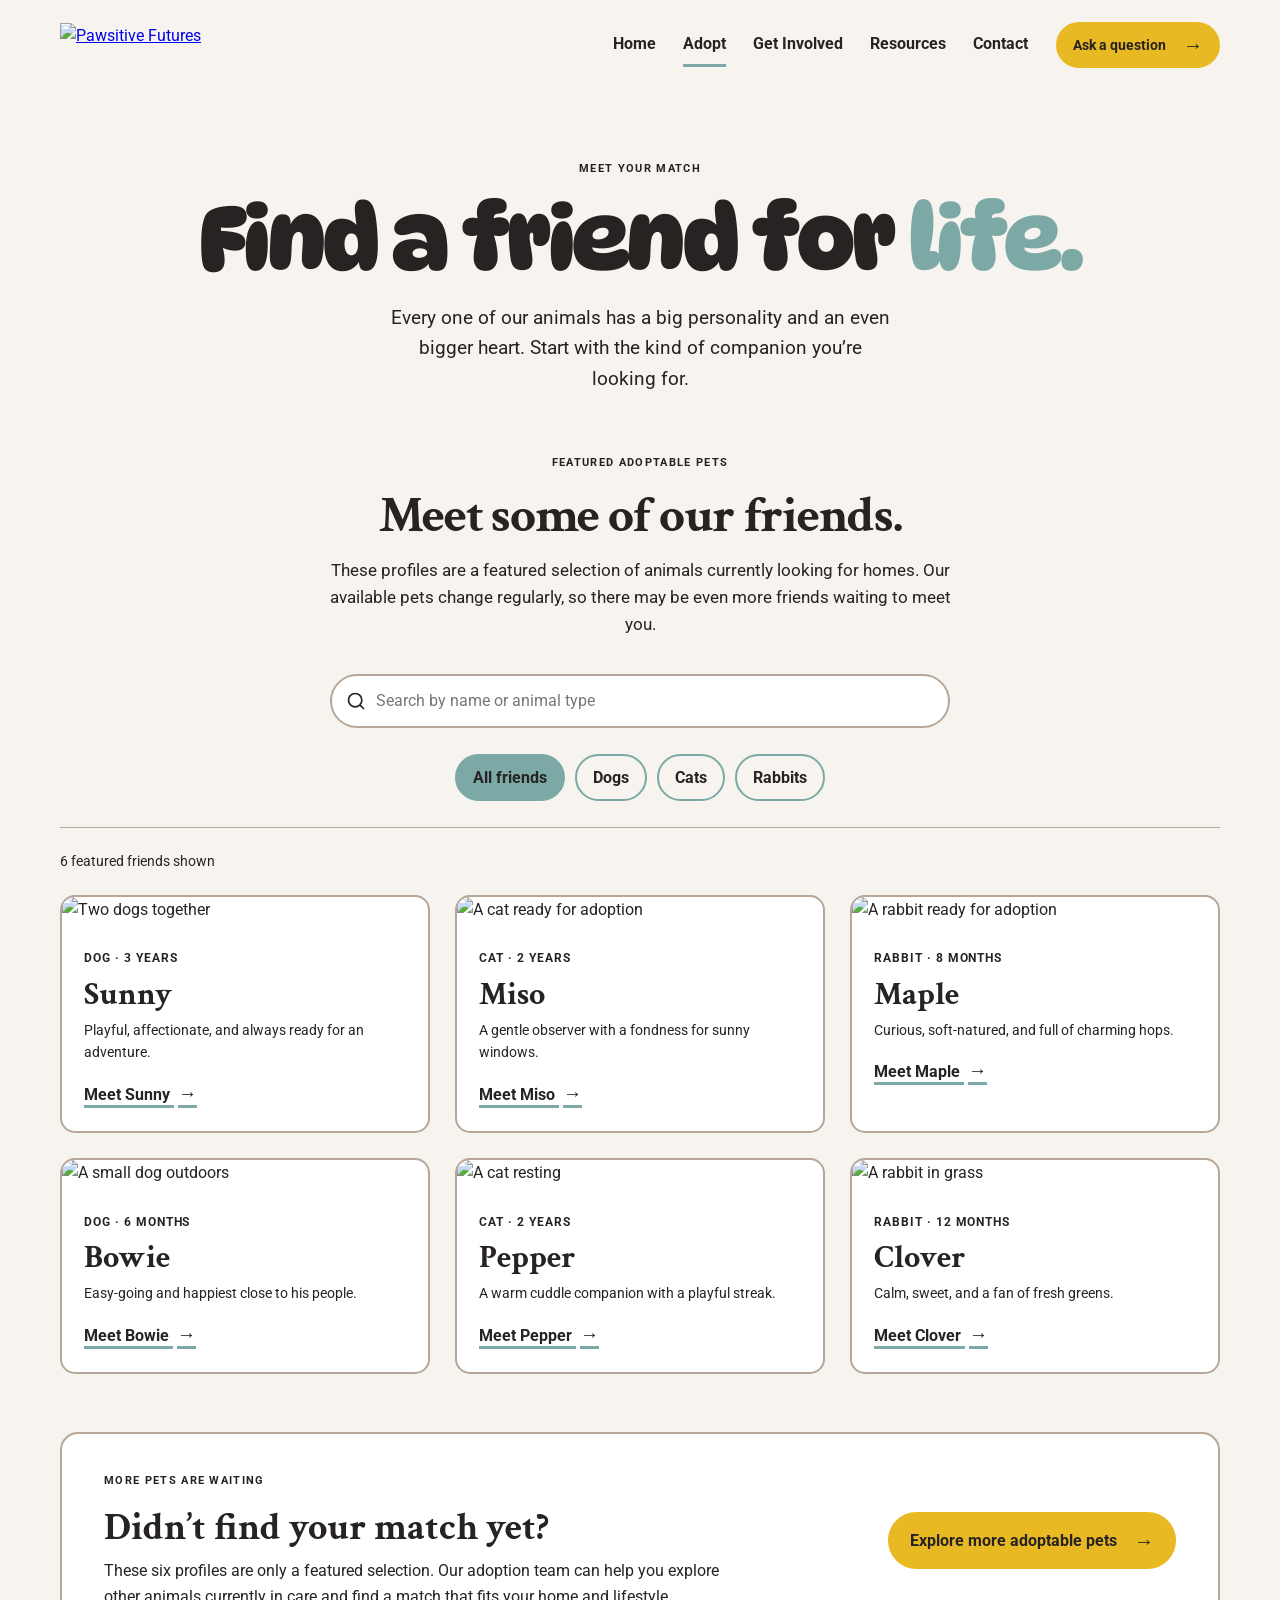
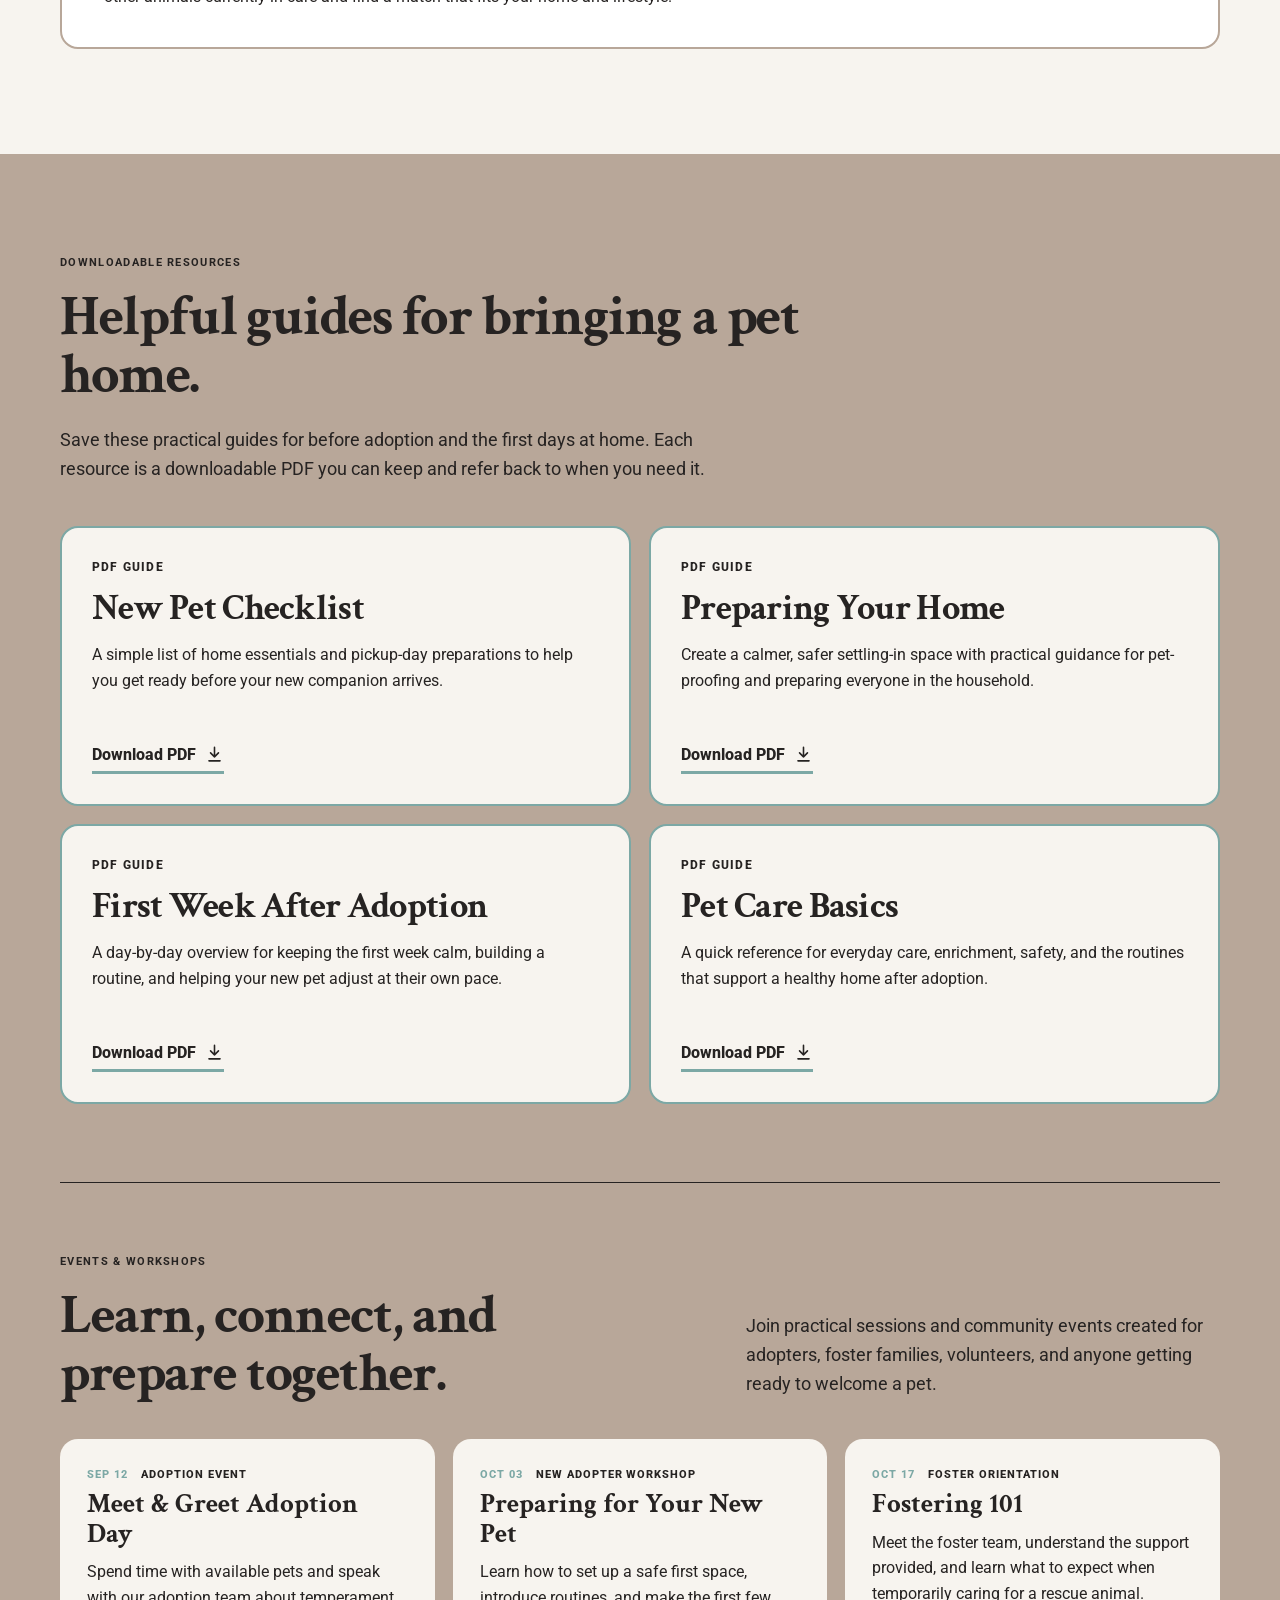
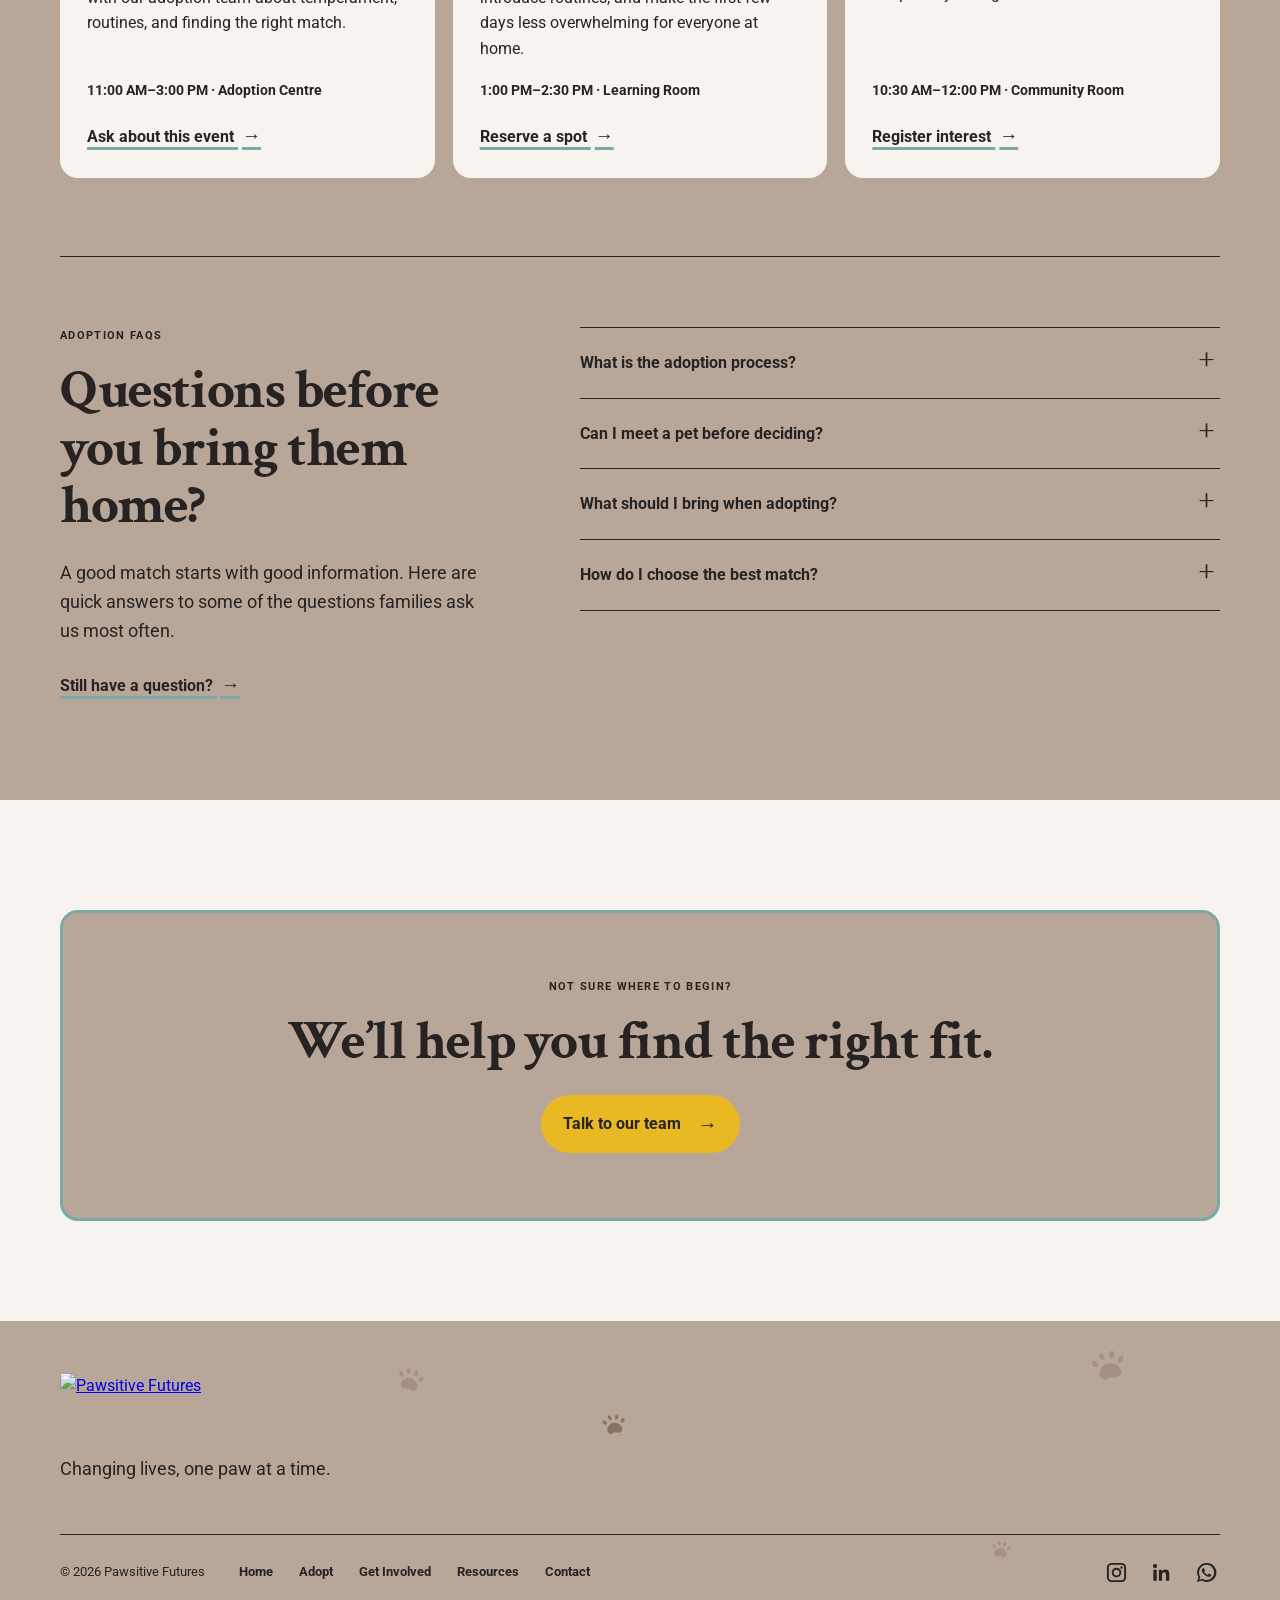
==== adopt.html @ 788799eb "modal updates" ====
<!DOCTYPE html>
<html lang="en">
  <head>
    <meta charset="utf-8">
    <meta content="width=device-width, initial-scale=1" name="viewport">
    <title>Adopt | Pawsitive Futures</title>
    <link href="https://fonts.googleapis.com" rel="preconnect">
    <link crossorigin="" href="https://fonts.gstatic.com" rel="preconnect">
    <link href="https://fonts.googleapis.com/css2?family=Crimson+Text:ital,wght@0,400;0,600;0,700;1,400;1,600;1,700&amp;family=DynaPuff:wght@400..700&amp;family=Roboto:ital,wght@0,400;0,500;0,700;1,400&amp;display=swap" rel="stylesheet">
    <link href="css/site.css?v=20260810i" rel="stylesheet">
  </head>
  <body>
    <a class="skip-link" href="#main">Skip to content</a>
    <header class="site-header">
      <div class="shell nav-wrap">
        <a class="brand" href="index.html">
          <img alt="" aria-hidden="true" class="brand-logo brand-logo-secondary" src="images/logo-pawsitive-futures2.svg">
          <img alt="Pawsitive Futures" class="brand-logo brand-logo-primary" src="images/logo-pawsitive-futures1.svg">
        </a>
        <button aria-controls="site-menu" aria-expanded="false" class="menu-toggle">
          <span></span>
          <span></span>
          <span></span>
          <span class="sr-only">Open menu</span>
        </button>
        <nav aria-label="Primary navigation" class="site-nav" id="site-menu">
          <a href="index.html">Home</a>
          <a class="is-current" href="adopt.html">Adopt</a>
          <a href="get-involved.html">Get Involved</a>
          <a href="adopt.html#resources">Resources</a>
          <a href="contact.html">Contact</a>
        </nav>
        <a class="button button-small nav-cta" href="contact.html">Ask a question <span>→</span></a>
      </div>
    </header>
    <main id="main">
      <section class="page-intro shell">
        <p class="eyebrow">Meet your match</p>
        <h1>Find a friend for <em>life.</em></h1>
        <p class="lead desktop-copy">
          Every one of our animals has a big personality and an even bigger heart. Start with the
          kind of companion you’re looking for.
        </p>
        <p class="lead mobile-copy">Find the companion that feels right.</p>
      </section>
      <section class="shell adopt-area">
        <div class="featured-pets-heading">
          <p class="eyebrow">Featured adoptable pets</p>
          <h2 class="desktop-copy">Meet some of our friends.</h2>
          <h2 class="mobile-copy">Some of our friends.</h2>
          <p class="desktop-copy">
            These profiles are a featured selection of animals currently looking for homes. Our
            available pets change regularly, so there may be even more friends waiting to meet you.
          </p>
          <p class="mobile-copy">Pets currently looking for homes.</p>
        </div>
        <form aria-label="Search featured adoptable animals" class="pet-search" data-pet-search-form="" role="search">
          <label class="sr-only" for="pet-search">Search adoptable animals</label>
          <div class="pet-search-field">
            <svg aria-hidden="true" focusable="false" viewbox="0 0 24 24">
              <path d="m21 21-4.35-4.35m2.35-5.65a8 8 0 1 1-16 0 8 8 0 0 1 16 0Z"></path>
            </svg>
            <input autocomplete="off" data-pet-search="" id="pet-search" name="q" placeholder="Search by name or animal type" type="search">
            <button class="search-clear" data-search-clear="" hidden="" type="button">Clear</button>
          </div>
        </form>
        <div aria-label="Filter adoptables" class="filter-row">
          <button class="filter is-active" data-filter="all">All friends</button>
          <button class="filter" data-filter="dog">Dogs</button>
          <button class="filter" data-filter="cat">Cats</button>
          <button class="filter" data-filter="rabbit">Rabbits</button>
        </div>
        <p aria-live="polite" class="result-count">
          <span data-result-count="">6</span>
          <span data-result-label="">featured friends shown</span>
        </p>
        <div class="pet-grid">
          <article class="pet-card" data-type="dog">
            <img alt="Two dogs together" src="images/adopt-sunny-dog.jpg.png">
            <div>
              <span class="pet-type">Dog · 3 years</span>
              <h2>Sunny</h2>
              <p>Playful, affectionate, and always ready for an adventure.</p>
              <button class="text-link pet-button" data-pet="Sunny">Meet Sunny <span>→</span></button>
            </div>
          </article>
          <article class="pet-card" data-type="cat">
            <img alt="A cat ready for adoption" src="images/adopt-miso-cat.jpg.png">
            <div>
              <span class="pet-type">Cat · 2 years</span>
              <h2>Miso</h2>
              <p>A gentle observer with a fondness for sunny windows.</p>
              <button class="text-link pet-button" data-pet="Miso">Meet Miso <span>→</span></button>
            </div>
          </article>
          <article class="pet-card" data-type="rabbit">
            <img alt="A rabbit ready for adoption" src="images/adopt-maple-rabbit.jpg.png">
            <div>
              <span class="pet-type">Rabbit · 8 months</span>
              <h2>Maple</h2>
              <p>Curious, soft-natured, and full of charming hops.</p>
              <button class="text-link pet-button" data-pet="Maple">Meet Maple <span>→</span></button>
            </div>
          </article>
          <article class="pet-card" data-type="dog">
            <img alt="A small dog outdoors" src="images/adopt-bowie-dog.jpg.png">
            <div>
              <span class="pet-type">Dog · 6 months</span>
              <h2>Bowie</h2>
              <p>Easy-going and happiest close to his people.</p>
              <button class="text-link pet-button" data-pet="Bowie">Meet Bowie <span>→</span></button>
            </div>
          </article>
          <article class="pet-card" data-type="cat">
            <img alt="A cat resting" src="images/adopt-pepper-cat.jpg.jpg">
            <div>
              <span class="pet-type">Cat · 2 years</span>
              <h2>Pepper</h2>
              <p>A warm cuddle companion with a playful streak.</p>
              <button class="text-link pet-button" data-pet="Pepper">Meet Pepper <span>→</span></button>
            </div>
          </article>
          <article class="pet-card" data-type="rabbit">
            <img alt="A rabbit in grass" src="images/adopt-clover-rabbit.jpg.png">
            <div>
              <span class="pet-type">Rabbit · 12 months</span>
              <h2>Clover</h2>
              <p>Calm, sweet, and a fan of fresh greens.</p>
              <button class="text-link pet-button" data-pet="Clover">Meet Clover <span>→</span></button>
            </div>
          </article>
        </div>
        <p class="no-results" data-no-results="" hidden="">
          No featured friends match that search yet. Try another name or animal type.
        </p>
        <div class="more-pets-callout">
          <div>
            <p class="eyebrow">More pets are waiting</p>
            <h2>Didn’t find your match yet?</h2>
            <p>
              These six profiles are only a featured selection. Our adoption team can help you
              explore other animals currently in care and find a match that fits your home and
              lifestyle.
            </p>
          </div>
          <a class="button" href="contact.html#contact-form">Explore more adoptable pets <span>→</span></a>
        </div>
      </section>
      <section class="resources-section" id="resources">
        <div class="shell">
          <div class="resource-library-head">
            <p class="eyebrow">Downloadable resources</p>
            <h2>Helpful guides for bringing a pet home.</h2>
            <p>
              Save these practical guides for before adoption and the first days at home. Each
              resource is a downloadable PDF you can keep and refer back to when you need it.
            </p>
          </div>
          <div aria-label="Downloadable adoption resources" class="resource-download-grid">
            <article class="resource-download-card">
              <span class="resource-format">PDF guide</span>
              <h3>New Pet Checklist</h3>
              <p>
                A simple list of home essentials and pickup-day preparations to help you get ready
                before your new companion arrives.
              </p>
              <a class="resource-download-link" download="" href="resources/new-pet-checklist.pdf">
                Download PDF
                <svg aria-hidden="true" focusable="false" viewbox="0 0 24 24">
                  <path d="M12 3v12m0 0 5-5m-5 5-5-5M5 20h14"></path>
                </svg>
              </a>
            </article>
            <article class="resource-download-card">
              <span class="resource-format">PDF guide</span>
              <h3>Preparing Your Home</h3>
              <p>
                Create a calmer, safer settling-in space with practical guidance for pet-proofing
                and preparing everyone in the household.
              </p>
              <a class="resource-download-link" download="" href="resources/preparing-your-home.pdf">
                Download PDF
                <svg aria-hidden="true" focusable="false" viewbox="0 0 24 24">
                  <path d="M12 3v12m0 0 5-5m-5 5-5-5M5 20h14"></path>
                </svg>
              </a>
            </article>
            <article class="resource-download-card">
              <span class="resource-format">PDF guide</span>
              <h3>First Week After Adoption</h3>
              <p>
                A day-by-day overview for keeping the first week calm, building a routine, and
                helping your new pet adjust at their own pace.
              </p>
              <a class="resource-download-link" download="" href="resources/first-week-after-adoption.pdf">
                Download PDF
                <svg aria-hidden="true" focusable="false" viewbox="0 0 24 24">
                  <path d="M12 3v12m0 0 5-5m-5 5-5-5M5 20h14"></path>
                </svg>
              </a>
            </article>
            <article class="resource-download-card">
              <span class="resource-format">PDF guide</span>
              <h3>Pet Care Basics</h3>
              <p>
                A quick reference for everyday care, enrichment, safety, and the routines that
                support a healthy home after adoption.
              </p>
              <a class="resource-download-link" download="" href="resources/pet-care-basics.pdf">
                Download PDF
                <svg aria-hidden="true" focusable="false" viewbox="0 0 24 24">
                  <path d="M12 3v12m0 0 5-5m-5 5-5-5M5 20h14"></path>
                </svg>
              </a>
            </article>
          </div>
          <div class="resource-events" id="events-workshops">
            <div class="resource-events-head">
              <div>
                <p class="eyebrow">Events &amp; workshops</p>
                <h2>Learn, connect, and prepare together.</h2>
              </div>
              <p>
                Join practical sessions and community events created for adopters, foster families,
                volunteers, and anyone getting ready to welcome a pet.
              </p>
            </div>
            <div class="resource-event-grid">
              <article class="resource-event-card">
                <div class="resource-event-meta"><span>Sep 12</span><span>Adoption event</span></div>
                <h3>Meet &amp; Greet Adoption Day</h3>
                <p>
                  Spend time with available pets and speak with our adoption team about temperament,
                  routines, and finding the right match.
                </p>
                <strong>11:00 AM–3:00 PM · Adoption Centre</strong>
                <a class="text-link" href="contact.html">Ask about this event <span>→</span></a>
              </article>
              <article class="resource-event-card">
                <div class="resource-event-meta"><span>Oct 03</span><span>New adopter workshop</span></div>
                <h3>Preparing for Your New Pet</h3>
                <p>
                  Learn how to set up a safe first space, introduce routines, and make the first few
                  days less overwhelming for everyone at home.
                </p>
                <strong>1:00 PM–2:30 PM · Learning Room</strong>
                <a class="text-link" href="contact.html">Reserve a spot <span>→</span></a>
              </article>
              <article class="resource-event-card">
                <div class="resource-event-meta"><span>Oct 17</span><span>Foster orientation</span></div>
                <h3>Fostering 101</h3>
                <p>
                  Meet the foster team, understand the support provided, and learn what to expect
                  when temporarily caring for a rescue animal.
                </p>
                <strong>10:30 AM–12:00 PM · Community Room</strong>
                <a class="text-link" href="contact.html">Register interest <span>→</span></a>
              </article>
            </div>
          </div>
          <div class="resources-grid faq-resource-grid">
            <div class="resources-intro">
              <p class="eyebrow">Adoption FAQs</p>
              <h2>Questions before you bring them home?</h2>
              <p>
                A good match starts with good information. Here are quick answers to some of the
                questions families ask us most often.
              </p>
              <a class="text-link" href="contact.html">Still have a question? <span>→</span></a>
            </div>
            <div aria-label="Adoption FAQs" class="faq-list">
              <details>
                <summary>What is the adoption process?</summary>
                <p>
                  Start by choosing a pet you would like to meet, then contact our adoption team. We
                  will talk through your home, routine, and what you are looking for before
                  arranging the next step.
                </p>
              </details>
              <details>
                <summary>Can I meet a pet before deciding?</summary>
                <p>
                  Yes. We want the match to feel right for both you and the animal, so a
                  meet-and-greet is an important part of the process.
                </p>
              </details>
              <details>
                <summary>What should I bring when adopting?</summary>
                <p>
                  Bring valid identification and any household information our team requested during
                  your adoption conversation. We will let you know if your chosen pet needs anything
                  additional.
                </p>
              </details>
              <details>
                <summary>How do I choose the best match?</summary>
                <p>
                  Think about energy level, space, schedule, other pets, and the amount of training
                  or care you can comfortably provide. Our team can help you compare those needs
                  with each animal's personality.
                </p>
              </details>
            </div>
          </div>
        </div>
      </section>
      <section class="shell adoption-callout">
        <p class="eyebrow">Not sure where to begin?</p>
        <h2>We’ll help you find the right fit.</h2>
        <a class="button" href="contact.html">Talk to our team <span>→</span></a>
      </section>
    </main>
    <div aria-hidden="true" aria-labelledby="modal-title" aria-modal="true" class="modal pet-profile-modal" id="pet-modal" role="dialog">
      <div class="modal-card pet-profile-card">
        <button aria-label="Close" class="modal-close">×</button>
        <div class="pet-profile-layout">
          <figure class="pet-profile-image">
            <img alt="" data-profile-image="">
            <figcaption data-profile-type=""></figcaption>
          </figure>
          <div class="pet-profile-content">
            <p class="eyebrow">Adoption profile</p>
            <h2 id="modal-title" data-pet-name="">Meet a new friend</h2>
            <p class="pet-at-glance" data-profile-glance=""></p>
            <section aria-labelledby="personality-heading" class="pet-profile-summary">
              <h3 id="personality-heading">Personality</h3>
              <p data-profile-personality=""></p>
            </section>
            <dl class="pet-profile-details">
              <div><dt>Energy level</dt><dd data-profile-energy=""></dd></div>
              <div><dt>Good with</dt><dd data-profile-good-with=""></dd></div>
              <div><dt>Care needs</dt><dd data-profile-care=""></dd></div>
              <div><dt>Health</dt><dd data-profile-health=""></dd></div>
              <div><dt>Ideal home</dt><dd data-profile-home=""></dd></div>
              <div><dt>Adoption status</dt><dd class="profile-status-pill" data-profile-status=""></dd></div>
            </dl>
            <a class="button" data-profile-contact="" href="contact.html#contact-form">I’m interested <span>→</span></a>
          </div>
        </div>
      </div>
    </div>
    <footer class="site-footer">
      <div class="shell footer-brand-block">
        <a aria-label="Pawsitive Futures home" class="brand footer-brand" href="index.html">
          <img alt="" aria-hidden="true" class="brand-logo brand-logo-secondary" src="images/logo-pawsitive-futures2.svg">
          <img alt="Pawsitive Futures" class="brand-logo brand-logo-primary" src="images/logo-pawsitive-futures1.svg">
        </a>
        <p class="footer-brand-tagline">Changing lives, one paw at a time.</p>
      </div>
      <div class="shell footer-bottom">
        <span class="footer-copyright">© <span data-year=""></span> Pawsitive Futures</span>
        <nav aria-label="Footer navigation" class="footer-nav">
          <a href="index.html">Home</a>
          <a href="adopt.html">Adopt</a>
          <a href="get-involved.html">Get Involved</a>
          <a href="adopt.html#resources">Resources</a>
          <a href="contact.html">Contact</a>
        </nav>
        <div aria-label="Social media" class="social-links">
          <a aria-label="Instagram" href="#" title="Instagram">
            <svg aria-hidden="true" focusable="false" viewbox="0 0 24 24">
              <path d="M7 2h10a5 5 0 0 1 5 5v10a5 5 0 0 1-5 5H7a5 5 0 0 1-5-5V7a5 5 0 0 1 5-5Zm0 2a3 3 0 0 0-3 3v10a3 3 0 0 0 3 3h10a3 3 0 0 0 3-3V7a3 3 0 0 0-3-3H7Zm10.25 1.5a1.25 1.25 0 1 1 0 2.5 1.25 1.25 0 0 1 0-2.5ZM12 7a5 5 0 1 1 0 10 5 5 0 0 1 0-10Zm0 2a3 3 0 1 0 0 6 3 3 0 0 0 0-6Z">
              </path>
            </svg>
          </a>
          <a aria-label="LinkedIn" href="https://www.linkedin.com/in/esther-odeyemi-profile/" rel="noopener noreferrer" target="_blank" title="LinkedIn">
            <svg aria-hidden="true" focusable="false" viewbox="0 0 24 24">
              <path d="M5.25 3A2.25 2.25 0 1 1 5.25 7.5 2.25 2.25 0 0 1 5.25 3ZM3.5 9h3.5v11.5H3.5V9Zm5.75 0h3.35v1.57h.05c.47-.88 1.6-1.82 3.3-1.82 3.53 0 4.18 2.32 4.18 5.34v6.41h-3.49v-5.68c0-1.36-.02-3.1-1.89-3.1-1.89 0-2.18 1.48-2.18 3v5.78H9.25V9Z">
              </path>
            </svg>
          </a>
          <a aria-label="WhatsApp" href="#" title="WhatsApp">
            <svg aria-hidden="true" focusable="false" viewbox="0 0 24 24">
              <path d="M12.05 2a9.85 9.85 0 0 0-8.43 14.94L2 22l5.2-1.57A9.95 9.95 0 1 0 12.05 2Zm0 17.9a8 8 0 0 1-4.08-1.12l-.29-.17-3.09.93.96-3-.19-.3A7.84 7.84 0 0 1 4.12 12a7.93 7.93 0 1 1 7.93 7.9Zm4.35-5.94c-.24-.12-1.41-.69-1.63-.77-.22-.08-.38-.12-.54.12-.16.24-.62.77-.76.93-.14.16-.28.18-.52.06-.24-.12-1.01-.37-1.92-1.18-.71-.63-1.19-1.42-1.33-1.66-.14-.24-.02-.37.1-.49.11-.11.24-.28.36-.42.12-.14.16-.24.24-.4.08-.16.04-.3-.02-.42-.06-.12-.54-1.3-.74-1.78-.19-.47-.39-.41-.54-.42h-.46c-.16 0-.42.06-.64.3-.22.24-.84.82-.84 2 0 1.18.86 2.32.98 2.48.12.16 1.69 2.58 4.09 3.62.57.25 1.02.39 1.37.5.58.18 1.1.16 1.51.1.46-.07 1.41-.58 1.61-1.14.2-.56.2-1.04.14-1.14-.06-.1-.22-.16-.46-.28Z">
              </path>
            </svg>
          </a>
        </div>
      </div>
    </footer>
    <script src="js/app.js"></script>
  </body>
</html>
---- css/site.css ----
:root {
  --cambridge-blue: #7ca8a5;
  --warm-taupe: #b8a799;
  --gold: #e8b923;
  --accent-gold: #d1a11c;
  --charcoal: #262322;
  --ivory: #f7f4ef;
  --white: #ffffff;
  --serif: "Crimson Text", Georgia, serif;
  --sans: Roboto, Arial, sans-serif;
  --display: "DynaPuff", cursive;
}

* {
  box-sizing: border-box;
}

html {
  scroll-behavior: smooth;
}

body {
  margin: 0;
  background: var(--ivory);
  color: var(--charcoal);
  font: 16px/1.6 var(--sans);
}

a,
button,
input,
select,
textarea {
  font: inherit;
}

.shell {
  width: min(1160px, calc(100% - 48px));
  margin: auto;
}

.skip-link {
  position: absolute;
  left: -999px;
}

.skip-link:focus {
  left: 1rem;
  top: 1rem;
  z-index: 100;
  padding: 0.6rem 1rem;
  color: var(--charcoal);
  background: var(--gold);
  outline: 3px solid var(--charcoal);
}

.sr-only {
  position: absolute;
  clip: rect(0, 0, 0, 0);
}

.site-header {
  position: relative;
  z-index: 10;
  padding: 22px 0;
  background: var(--ivory);
}

.nav-wrap {
  display: flex;
  align-items: center;
  gap: 28px;
}

/* Logo sizing: width to resize both layered logo files */
.brand {
  position: relative;
  display: block;
  width: 142px;
  aspect-ratio: 650.48 / 201.31;
  isolation: isolate;
}

.brand-logo {
  display: block;
  width: 100%;
  height: auto;
}

.brand-logo-primary {
  position: relative;
  z-index: 2;
}

.brand-logo-secondary {
  position: absolute;
  inset: 0;
  z-index: 1;
  pointer-events: none;
  transform-origin: 15% 70%;
  animation: logo-wave 2.8s ease-in-out infinite;
}

@keyframes logo-wave {
  0%,
  100% {
    transform: rotate(0deg);
  }
  25% {
    transform: rotate(4deg);
  }
  50% {
    transform: rotate(-3deg);
  }
  75% {
    transform: rotate(2deg);
  }
}

@media (prefers-reduced-motion: reduce) {
  .brand-logo-secondary {
    animation: none;
  }
}

.site-nav {
  display: flex;
  align-items: center;
  gap: 27px;
  margin-left: auto;
}

.site-nav a,
.footer-bottom a,
.footer-grid a {
  color: var(--charcoal);
  font-weight: 700;
  text-decoration: none;
}

.site-nav a {
  padding: 8px 0;
  border-bottom: 3px solid transparent;
}

.site-nav a:hover,
.site-nav .is-current {
  border-color: var(--cambridge-blue);
}

.menu-toggle {
  display: none;
  padding: 8px;
  border: 0;
  background: transparent;
}

.menu-toggle span:not(.sr-only) {
  display: block;
  width: 24px;
  height: 2px;
  margin: 5px;
  background: var(--charcoal);
}

.button {
  display: inline-flex;
  align-items: center;
  gap: 17px;
  padding: 14px 20px;
  border: 2px solid var(--gold);
  border-radius: 99px;
  background: var(--gold);
  color: var(--charcoal);
  font-weight: 700;
  text-decoration: none;
  cursor: pointer;
  transition:
    transform 0.2s,
    background 0.2s;
}

.button:hover {
  transform: translateY(-2px);
  background: var(--ivory);
}

.button span {
  font-size: 20px;
  line-height: 0.7;
}

.button-small {
  padding: 10px 15px;
  font-size: 14px;
}

.button:focus-visible,
.filter:focus-visible,
.text-link:focus-visible,
.site-nav a:focus-visible,
.footer-grid a:focus-visible,
.modal-close:focus-visible {
  outline: 3px solid var(--charcoal);
  outline-offset: 3px;
}

.hero {
  display: grid;
  grid-template-columns: 0.92fr 1.08fr;
  gap: 50px;
  align-items: center;
  padding: 50px 0 88px;
}

.eyebrow,
.footer-label {
  margin: 0 0 17px;
  color: var(--charcoal);
  font-size: 11px;
  font-weight: 700;
  letter-spacing: 0.12em;
  text-transform: uppercase;
}

.hero h1,
.page-intro h1 {
  margin: 0;
  font: 700 clamp(3.3rem, 7vw, 6.5rem) / 0.96 var(--display);
  letter-spacing: -0.03em;
}

.hero h1 em,
.page-intro h1 em {
  color: var(--cambridge-blue);
  font-style: normal;
}

.lead {
  max-width: 510px;
  margin: 28px 0;
  color: var(--charcoal);
  font-size: 19px;
}

.actions {
  display: flex;
  flex-wrap: wrap;
  align-items: center;
  gap: 28px;
}

.text-link {
  padding: 0;
  border: 0;
  background: transparent;
  color: var(--charcoal);
  font-weight: 700;
  text-decoration: underline;
  text-decoration-color: var(--cambridge-blue);
  text-decoration-thickness: 3px;
  text-underline-offset: 5px;
  cursor: pointer;
}

.text-link:hover {
  color: var(--charcoal);
  text-decoration-color: var(--gold);
}

.text-link span {
  color: var(--charcoal);
  font-size: 19px;
  margin-left: 4px;
}

.hero-note {
  display: grid;
  margin-top: 60px;
  padding-left: 15px;
  border-left: 4px solid var(--cambridge-blue);
  font-size: 13px;
}

.hero-note span {
  color: var(--charcoal);
}

.hero-image {
  position: relative;
  height: 590px;
}

.hero-image img,
.feature-photo img {
  width: 100%;
  height: 100%;
  border-radius: clamp(64px, 8vw, 120px) clamp(64px, 8vw, 120px) 24px 24px;
  object-fit: cover;
}

.image-badge {
  position: absolute;
  bottom: 25px;
  left: -24px;
  display: grid;
  width: 100px;
  height: 100px;
  place-content: center;
  border: 3px solid var(--charcoal);
  border-radius: 50%;
  background: var(--gold);
  color: var(--charcoal);
  line-height: 1;
  text-align: center;
}

.image-badge span {
  font-size: 11px;
}

.image-badge strong {
  font: 700 26px var(--serif);
}

.impact-strip {
  position: relative;
  overflow: visible;
  padding: 27px 0;
  background: var(--cambridge-blue);
  color: var(--charcoal);
}

.stats {
  position: relative;
  display: grid;
  grid-template-columns: repeat(3, minmax(150px, 170px)) 122px max-content;
  align-items: center;
  justify-content: space-between;
  column-gap: clamp(28px, 3vw, 48px);
}

.stats > div:not(.stats-pet-crop) {
  position: relative;
  z-index: 1;
  display: grid;
}

.stats > div:nth-child(-n + 2) {
  border-right: 1px solid var(--charcoal);
}

.stats strong {
  font: 700 31px var(--serif);
}

.stats span {
  font-size: 13px;
}

.stats .text-link {
  position: relative;
  z-index: 1;
  text-decoration-color: var(--charcoal);
}

/* Shared small editorial pet crop: arched top, straight sides, flat bottom. */
.editorial-pet-crop {
  overflow: hidden;
  border: 3px solid var(--accent-gold);
  border-radius: 50% 50% 12px 12px;
}

.stats-pet-crop {
  position: relative;
  z-index: 1;
  width: 122px;
  height: 140px;
}

.stats-pet-crop img {
  width: 100%;
  height: 100%;
  object-fit: cover;
  object-position: center;
}

.section-grid {
  display: grid;
  grid-template-columns: 1.1fr 0.9fr;
  gap: 12%;
  padding: 125px 0;
}

.section-heading h2,
.feature-copy h2,
.closing h2,
.adoption-callout h2,
.contact-form h2 {
  margin: 0;
  font: 700 clamp(2.25rem, 4.3vw, 4.2rem) / 1.05 var(--serif);
  letter-spacing: -0.025em;
}

.story-content {
  padding-top: 41px;
}

.story-content p,
.feature-copy > p {
  margin: 0 0 25px;
  color: var(--charcoal);
  font-size: 19px;
}

.feature-shell {
  position: relative;
  overflow: hidden;
  padding: 95px 0 165px;
  background: var(--warm-taupe);
}

.feature-grid {
  position: relative;
  z-index: 1;
  display: grid;
  grid-template-columns: 1fr 1fr;
  gap: clamp(64px, 6vw, 80px);
  align-items: center;
}

.feature-photo {
  position: relative;
  height: 570px;
}

.feature-copy h2 {
  margin-bottom: 25px;
}

.help-list {
  margin-top: 37px;
}

.help-list a {
  display: grid;
  grid-template-columns: 42px 1fr auto;
  padding: 15px 0;
  border-top: 1px solid var(--charcoal);
  color: var(--charcoal);
  font-weight: 700;
  text-decoration: none;
}

.help-list a:last-child {
  border-bottom: 1px solid var(--charcoal);
}

.help-list a:hover {
  box-shadow: inset 4px 0 0 var(--gold);
}

.help-list span {
  color: var(--charcoal);
}

.help-list b {
  font-size: 20px;
}

.help-pet-peek {
  position: absolute;
  right: -8px;
  bottom: -116px;
  z-index: 2;
  width: 152px;
  height: 174px;
  background: var(--gold);
  transform: rotate(5deg);
}

.help-pet-peek::before {
  content: none;
}

.help-pet-peek img {
  width: 100%;
  height: 100%;
  border-radius: 0;
  object-fit: cover;
  object-position: center top;
}

.closing {
  padding: 120px 0;
  text-align: center;
}

.closing h2 {
  max-width: 700px;
  margin: 0 auto 29px;
}

.site-footer {
  position: relative;
  overflow: hidden;
  padding: 55px 0 24px;
  background: var(--warm-taupe);
  color: var(--charcoal);
}

.site-footer > :not(.footer-paw) {
  position: relative;
  z-index: 1;
}

.footer-paw {
  position: absolute;
  z-index: 0;
  fill: #7d6656;
  opacity: 0.32;
  pointer-events: none;
}

.footer-paw-sprite {
  display: none;
}

.footer-paw-upper {
  top: 26px;
  left: 1.5%;
  width: 52px;
  transform: rotate(-16deg);
}

.footer-paw-lower {
  right: 21%;
  bottom: 54px;
  width: 20px;
  transform: rotate(9deg);
}

.footer-paw-middle {
  top: 46px;
  left: 31%;
  width: 27px;
  transform: rotate(15deg);
}

.footer-paw-right {
  top: 28px;
  right: 12%;
  width: 35px;
  transform: rotate(-11deg);
}

.footer-paw-left {
  top: 92px;
  left: 47%;
  width: 24px;
  opacity: 0.8;
  transform: rotate(-7deg);
}

.footer-grid {
  display: grid;
  grid-template-columns: 1.6fr 1fr 1fr;
  gap: 35px;
}

.footer-grid .brand {
  display: block;
  width: 142px;
  margin-bottom: 19px;
}

.footer-grid p {
  margin: 0 0 10px;
}

.footer-grid a {
  display: block;
  width: max-content;
  margin-bottom: 4px;
  text-decoration: underline;
  text-decoration-color: var(--charcoal);
  text-decoration-thickness: 2px;
  text-underline-offset: 3px;
  transition: text-decoration-color 0.2s;
}

.footer-grid a:hover {
  text-decoration-color: var(--gold);
}

.footer-bottom {
  display: flex;
  flex-wrap: wrap;
  gap: 20px;
  margin-top: 45px;
  padding-top: 20px;
  border-top: 1px solid var(--charcoal);
  font-size: 13px;
}

.footer-bottom a {
  text-decoration: underline;
  text-decoration-color: transparent;
  text-decoration-thickness: 2px;
  text-underline-offset: 4px;
  transition: text-decoration-color 0.2s;
}

.footer-bottom a:hover {
  text-decoration-color: var(--gold);
}

.page-intro {
  padding: 70px 0 60px;
  text-align: center;
}

.page-intro .lead {
  margin: 22px auto 0;
}

.adopt-area {
  padding-bottom: 105px;
}

.filter-row {
  display: flex;
  justify-content: center;
  gap: 10px;
  padding-bottom: 26px;
  border-bottom: 1px solid var(--warm-taupe);
}

.filter {
  padding: 9px 16px;
  border: 2px solid var(--cambridge-blue);
  border-radius: 99px;
  background: transparent;
  color: var(--charcoal);
  font-weight: 700;
  cursor: pointer;
}

.filter:hover,
.filter.is-active {
  background: var(--cambridge-blue);
  color: var(--charcoal);
}

.result-count {
  margin: 22px 0;
  color: var(--charcoal);
  font-size: 14px;
}

.pet-grid {
  display: grid;
  grid-template-columns: repeat(3, 1fr);
  gap: 25px;
}

.pet-card {
  overflow: hidden;
  border: 2px solid var(--warm-taupe);
  border-radius: 15px;
  background: var(--white);
  transition:
    transform 0.2s,
    box-shadow 0.2s;
}

.pet-card:hover {
  transform: translateY(-5px);
  box-shadow: 0 15px 30px rgb(38 35 34 / 20%);
}

.pet-card[hidden] {
  display: none;
}

.pet-card img {
  width: 100%;
  height: 310px;
  object-fit: cover;
  object-position: center center;
}

.pet-card > div {
  padding: 22px;
}

.pet-type {
  color: var(--charcoal);
  font-size: 12px;
  font-weight: 700;
  letter-spacing: 0.08em;
  text-transform: uppercase;
}

.pet-card h2 {
  margin: 4px 0;
  font: 700 32px var(--serif);
}

.pet-card p {
  margin: 0 0 15px;
  color: var(--charcoal);
  font-size: 14px;
}

.adoption-callout {
  margin-bottom: 100px;
  padding: 65px 20px;
  border: 3px solid var(--cambridge-blue);
  border-radius: 18px;
  background: var(--warm-taupe);
  text-align: center;
}

.adoption-callout h2 {
  margin-bottom: 25px;
}

.contact-grid {
  display: grid;
  grid-template-columns: 0.74fr 1.26fr;
  gap: 70px;
  padding-bottom: 100px;
}

.contact-details {
  padding: 38px 0;
}

.contact-details > div {
  padding: 20px 0;
  border-bottom: 1px solid var(--warm-taupe);
}

.contact-details a {
  color: var(--charcoal);
  font-weight: 700;
}

.contact-form {
  padding: 42px;
  border: 3px solid var(--warm-taupe);
  border-radius: 17px;
  background: var(--ivory);
}

.contact-form h2 {
  margin-bottom: 25px;
  font-size: 39px;
}

.contact-form label {
  display: block;
  margin: 17px 0 5px;
  font-size: 14px;
  font-weight: 700;
}

.contact-form input,
.contact-form select,
.contact-form textarea {
  width: 100%;
  padding: 11px;
  border: 2px solid var(--warm-taupe);
  border-radius: 7px;
  background: var(--white);
  color: var(--charcoal);
}

.contact-form input:focus,
.contact-form select:focus,
.contact-form textarea:focus {
  outline: 3px solid var(--cambridge-blue);
  outline-offset: 2px;
  border-color: var(--charcoal);
}

.contact-form .button {
  margin-top: 22px;
}

.form-status {
  margin: 15px 0 0;
  color: var(--charcoal);
  font-weight: 700;
}

.modal {
  position: fixed;
  inset: 0;
  z-index: 30;
  display: none;
  padding: 25px;
  place-items: center;
  background: rgb(38 35 34 / 75%);
}

.modal.is-open {
  display: grid;
}

.modal-card {
  position: relative;
  width: min(465px, 100%);
  padding: 45px;
  border: 3px solid var(--warm-taupe);
  border-radius: 18px;
  background: var(--ivory);
}

.modal-card h2 {
  margin: 0;
  font: 700 39px var(--serif);
}

.modal-close {
  position: absolute;
  top: 15px;
  right: 17px;
  border: 0;
  background: transparent;
  color: var(--charcoal);
  font-size: 30px;
  cursor: pointer;
}

.pet-profile-modal {
  overflow-y: auto;
}

.pet-profile-card {
  width: min(1040px, 100%);
  max-height: calc(100vh - 50px);
  overflow-y: auto;
  padding: 0;
}

.pet-profile-layout {
  display: grid;
  grid-template-columns: minmax(280px, 0.85fr) minmax(0, 1.15fr);
}

.pet-profile-image {
  position: relative;
  min-height: 100%;
  margin: 0;
  overflow: hidden;
  border-radius: 15px 0 0 15px;
  background: var(--cambridge-blue);
}

.pet-profile-image img {
  display: block;
  width: 100%;
  height: 100%;
  min-height: 580px;
  object-fit: cover;
}

.pet-profile-image figcaption {
  position: absolute;
  top: 24px;
  left: 24px;
  padding: 8px 11px;
  border-radius: 99px;
  background: var(--ivory);
  color: var(--charcoal);
  font-size: 12px;
  font-weight: 800;
  letter-spacing: 0.06em;
  text-transform: uppercase;
}

.pet-profile-content {
  padding: 54px 52px 46px;
}

.pet-profile-card h2 {
  margin: 0 0 22px;
  font: 700 clamp(2.5rem, 5vw, 4rem) / 0.95 var(--serif);
}

.pet-at-glance {
  margin: -8px 0 26px;
  color: var(--cambridge-blue);
  font-size: 12px;
  font-weight: 800;
  letter-spacing: 0.08em;
  line-height: 1.45;
  text-transform: uppercase;
}

.pet-profile-summary {
  margin-bottom: 25px;
}

.pet-profile-summary h3 {
  margin: 0 0 7px;
  color: var(--cambridge-blue);
  font-size: 12px;
  letter-spacing: 0.08em;
  text-transform: uppercase;
}

.pet-profile-summary p {
  margin: 0;
  font-size: 17px;
  line-height: 1.5;
}

.pet-profile-details {
  display: grid;
  grid-template-columns: repeat(2, minmax(0, 1fr));
  gap: 16px 24px;
  margin: 0 0 30px;
}

.pet-profile-details div {
  padding-top: 12px;
  border-top: 1px solid var(--warm-taupe);
}

.pet-profile-details dt {
  margin-bottom: 5px;
  color: var(--cambridge-blue);
  font-size: 11px;
  font-weight: 800;
  letter-spacing: 0.08em;
  text-transform: uppercase;
}

.pet-profile-details dd {
  margin: 0;
  font-size: 14px;
  line-height: 1.45;
}

.pet-profile-details .profile-status-pill {
  display: inline-flex;
  width: fit-content;
  padding: 5px 8px;
  border: 1px solid var(--charcoal);
  border-radius: 99px;
  background: var(--gold);
  color: var(--charcoal);
  font-size: 12px;
  font-weight: 800;
  line-height: 1.2;
}

.pet-profile-card .modal-close {
  z-index: 1;
  width: 38px;
  height: 38px;
  border-radius: 50%;
  background: var(--ivory);
  line-height: 1;
}

body.modal-open {
  overflow: hidden;
}

@media (max-width: 800px) {
  .pet-profile-card {
    max-width: 700px;
  }

  .pet-profile-layout {
    grid-template-columns: 1fr;
  }

  .pet-profile-image {
    min-height: 300px;
    border-radius: 15px 15px 0 0;
  }

  .pet-profile-image img {
    min-height: 300px;
    max-height: 380px;
  }

  .pet-profile-content {
    padding: 40px 32px;
  }
}

@media (max-width: 530px) {
  .pet-profile-modal {
    padding: 12px;
  }

  .pet-profile-card {
    max-height: calc(100vh - 24px);
  }

  .pet-profile-image,
  .pet-profile-image img {
    min-height: 225px;
  }

  .pet-profile-content {
    padding: 34px 22px 26px;
  }

  .pet-profile-card .modal-close {
    position: sticky;
    top: 12px;
    float: right;
    margin: 12px 12px -50px 0;
  }

  .pet-profile-details {
    grid-template-columns: 1fr;
    gap: 12px;
  }
}

@media (max-width: 800px) {
  .nav-wrap {
    flex-wrap: wrap;
  }
  .menu-toggle {
    display: block;
    margin-left: auto;
  }
  .nav-cta {
    display: none;
  }
  .site-nav {
    display: none;
    order: 4;
    width: 100%;
    flex-direction: column;
    align-items: flex-start;
    gap: 3px;
    margin: 0;
    padding: 12px 0;
  }
  .site-nav.is-open {
    display: flex;
  }
  .hero,
  .section-grid,
  .feature-grid,
  .contact-grid {
    grid-template-columns: 1fr;
  }
  .hero {
    gap: 42px;
    padding-top: 35px;
  }
  .hero-image {
    max-width: 600px;
    height: 430px;
  }
  .stats {
    grid-template-columns: 1fr 1fr;
  }
  .stats div:nth-child(2) {
    border: 0;
  }
  .section-grid {
    gap: 40px;
    padding: 85px 0;
  }
  .story-content {
    padding: 0;
  }
  .feature-shell {
    padding: 70px 0;
  }
  .feature-photo {
    height: 400px;
  }
  .pet-grid {
    grid-template-columns: 1fr 1fr;
  }
  .footer-grid {
    grid-template-columns: 1fr 1fr;
  }
  .footer-grid > div:first-child {
    grid-column: 1 / -1;
  }
}

@media (max-width: 530px) {
  .shell {
    width: min(100% - 32px, 1160px);
  }
  .site-header {
    padding: 15px 0;
  }

  /* Mobile logo sizing: width for small screens */
  .brand {
    width: 122px;
  }
  .footer-grid .brand {
    width: 122px;
  }
  .hero h1,
  .page-intro h1 {
    font-size: 3.3rem;
  }
  .hero-image {
    height: 360px;
  }
  .hero-image img {
    border-radius: 90px 90px 14px 14px;
  }
  .image-badge {
    bottom: 13px;
    left: -9px;
    width: 82px;
    height: 82px;
  }
  .actions {
    gap: 18px;
  }
  .stats {
    gap: 18px;
  }
  .stats strong {
    font-size: 25px;
  }
  .stats div,
  .stats div:nth-child(3) {
    border: 0;
  }
  .section-heading h2,
  .feature-copy h2,
  .closing h2,
  .adoption-callout h2 {
    font-size: 2.45rem;
  }
  .feature-photo {
    height: 330px;
  }
  .feature-photo img {
    border-radius: 90px 90px 14px 14px;
  }
  .footer-grid,
  .pet-grid {
    grid-template-columns: 1fr;
  }
  .footer-grid > div:first-child {
    grid-column: auto;
  }
  .footer-bottom {
    flex-wrap: wrap;
  }
  .filter-row {
    justify-content: flex-start;
    overflow: auto;
  }
  .contact-form {
    padding: 27px 20px;
  }
  .contact-grid {
    gap: 10px;
  }
  .page-intro {
    padding: 55px 0 40px;
  }
  .modal-card:not(.pet-profile-card) {
    padding: 35px 25px;
  }
}

/* Featured adoption selection */
.featured-pets-heading {
  max-width: 760px;
  margin: 0 auto 36px;
  text-align: center;
}

.featured-pets-heading h2 {
  margin: 0 0 14px;
  font: 700 clamp(2.1rem, 4vw, 3.7rem) / 1.05 var(--serif);
  letter-spacing: -0.025em;
}

.featured-pets-heading > p:not(.eyebrow) {
  max-width: 650px;
  margin: 0 auto;
  color: var(--charcoal);
  font-size: 17px;
}

.more-pets-callout {
  display: grid;
  grid-template-columns: minmax(0, 1fr) auto;
  gap: 42px;
  align-items: center;
  margin-top: 58px;
  padding: 38px 42px;
  border: 2px solid var(--warm-taupe);
  border-radius: 18px;
  background: var(--white);
}

.more-pets-callout h2 {
  margin: 0 0 10px;
  font: 700 clamp(1.8rem, 3vw, 2.65rem) / 1.08 var(--serif);
}

.more-pets-callout p:not(.eyebrow) {
  max-width: 650px;
  margin: 0;
}

.more-pets-callout .button {
  white-space: nowrap;
}

/* Pet search and resource additions */
.pet-search {
  max-width: 620px;
  margin: 0 auto 26px;
}

.pet-search-field {
  display: flex;
  align-items: center;
  gap: 10px;
  padding: 10px 14px;
  border: 2px solid var(--warm-taupe);
  border-radius: 99px;
  background: var(--white);
}

.pet-search-field:focus-within {
  border-color: var(--charcoal);
  outline: 3px solid var(--cambridge-blue);
  outline-offset: 2px;
}

.pet-search-field svg {
  width: 20px;
  height: 20px;
  flex: 0 0 auto;
  fill: none;
  stroke: currentColor;
  stroke-linecap: round;
  stroke-width: 2;
}

.pet-search-field input {
  min-width: 0;
  flex: 1;
  padding: 2px 0;
  border: 0;
  outline: 0;
  background: transparent;
  color: var(--charcoal);
}

.pet-search-field input::placeholder {
  color: rgb(38 35 34 / 62%);
}

.search-clear {
  padding: 5px 9px;
  border: 0;
  border-radius: 99px;
  background: var(--warm-taupe);
  color: var(--charcoal);
  font-size: 12px;
  font-weight: 700;
  cursor: pointer;
}

.search-clear:hover {
  background: var(--gold);
}

.no-results {
  margin: 45px auto 0;
  padding: 28px;
  border: 2px dashed var(--warm-taupe);
  border-radius: 14px;
  text-align: center;
}

.resources-section {
  margin-bottom: 110px;
  padding: 100px 0;
  background: var(--warm-taupe);
}

.resources-grid {
  display: grid;
  grid-template-columns: 0.8fr 1.2fr;
  gap: 8%;
  align-items: start;
}

.resources-intro h2 {
  margin: 0 0 24px;
  font: 700 clamp(2.25rem, 4.3vw, 4.2rem) / 1.05 var(--serif);
  letter-spacing: -0.025em;
}

.resources-intro > p:not(.eyebrow) {
  margin: 0 0 24px;
  font-size: 18px;
}

.faq-list {
  border-top: 1px solid var(--charcoal);
}

.faq-list details {
  border-bottom: 1px solid var(--charcoal);
}

.faq-list summary {
  position: relative;
  padding: 22px 44px 22px 0;
  font-weight: 700;
  cursor: pointer;
  list-style: none;
}

.faq-list summary::-webkit-details-marker {
  display: none;
}

.faq-list summary::after {
  content: "+";
  position: absolute;
  top: 16px;
  right: 5px;
  font: 400 30px/1 var(--serif);
}

.faq-list details[open] summary::after {
  content: "−";
}

.faq-list details p {
  max-width: 650px;
  margin: -5px 0 22px;
}

.social-links {
  display: flex;
  flex-wrap: wrap;
  align-items: center;
  gap: 18px;
  margin-left: auto;
}

.social-links a {
  display: inline-flex;
  width: 27px;
  height: 27px;
  align-items: center;
  justify-content: center;
  color: var(--charcoal);
  text-decoration: none;
  transition: color 0.2s, transform 0.2s;
}

.social-links svg {
  width: 23px;
  height: 23px;
  fill: currentColor;
}

.social-links a:hover {
  color: var(--gold);
  transform: translateY(-2px);
}

.social-links a:focus-visible,
.search-clear:focus-visible,
.faq-list summary:focus-visible {
  outline: 3px solid var(--charcoal);
  outline-offset: 3px;
}

@media (max-width: 800px) {
  .resources-grid {
    grid-template-columns: 1fr;
    gap: 45px;
  }
  .resources-section {
    margin-bottom: 80px;
    padding: 75px 0;
  }
}

@media (max-width: 530px) {
  .pet-search {
    margin-bottom: 20px;
  }
  .resources-section {
    margin-bottom: 60px;
    padding: 60px 0;
  }
  .social-links {
    width: 100%;
    margin-left: 0;
  }
}

/* Downloadable adoption resources */
.resource-library-head {
  max-width: 760px;
  margin-bottom: 42px;
}

.resource-library-head h2 {
  margin: 0 0 20px;
  font: 700 clamp(2.35rem, 4.4vw, 4.3rem) / 1.04 var(--serif);
  letter-spacing: -0.025em;
}

.resource-library-head > p:not(.eyebrow) {
  max-width: 680px;
  margin: 0;
  font-size: 18px;
}

.resource-download-grid {
  display: grid;
  grid-template-columns: repeat(2, minmax(0, 1fr));
  gap: 18px;
}

.resource-download-card {
  display: flex;
  min-height: 280px;
  flex-direction: column;
  padding: 30px;
  border: 2px solid var(--cambridge-blue);
  border-radius: 18px;
  background: var(--ivory);
}

.resource-format {
  margin-bottom: 13px;
  color: var(--charcoal);
  font-size: 12px;
  font-weight: 800;
  letter-spacing: 0.1em;
  text-transform: uppercase;
}

.resource-download-card h3 {
  margin: 0 0 14px;
  font: 700 clamp(1.75rem, 2.8vw, 2.35rem) / 1.08 var(--serif);
  letter-spacing: -0.02em;
}

.resource-download-card p {
  margin: 0 0 28px;
}

.resource-download-link {
  display: inline-flex;
  width: fit-content;
  align-items: center;
  gap: 9px;
  margin-top: auto;
  padding-bottom: 3px;
  border-bottom: 3px solid var(--cambridge-blue);
  color: var(--charcoal);
  font-weight: 800;
  text-decoration: none;
}

.resource-download-link svg {
  width: 19px;
  height: 19px;
  fill: none;
  stroke: currentColor;
  stroke-linecap: round;
  stroke-linejoin: round;
  stroke-width: 2;
}

.resource-download-link:hover {
  border-color: var(--gold);
}

.resource-download-link:focus-visible {
  outline: 3px solid var(--charcoal);
  outline-offset: 4px;
}

.faq-resource-grid {
  margin-top: 78px;
  padding-top: 70px;
  border-top: 1px solid var(--charcoal);
}

@media (max-width: 800px) {
  .resource-download-grid {
    grid-template-columns: 1fr;
  }
  .resource-download-card {
    min-height: 0;
  }
  .faq-resource-grid {
    margin-top: 58px;
    padding-top: 55px;
  }
}

@media (max-width: 530px) {
  .resource-library-head {
    margin-bottom: 30px;
  }
  .resource-download-card {
    padding: 24px 20px;
  }
  .faq-resource-grid {
    margin-top: 45px;
    padding-top: 45px;
  }
}

/* Success stories */
.success-stories {
  padding: 110px 0;
  background: var(--ivory);
}

.success-stories-grid {
  display: grid;
  grid-template-columns: 0.9fr 1.1fr;
  gap: clamp(64px, 6vw, 80px);
  align-items: center;
}

.success-photo {
  position: relative;
  min-height: 560px;
}

.success-photo img {
  width: 100%;
  height: 100%;
  min-height: 560px;
  border-radius: clamp(64px, 8vw, 120px) clamp(64px, 8vw, 120px) 24px 24px;
  object-fit: cover;
}

/* Shared accent tags: gold fill with the home-page success-story outline treatment. */
.success-photo-label,
.event-date,
.involve-image-note {
  box-sizing: border-box;
  border: 2px solid var(--charcoal);
  border-radius: 14px;
  background: var(--gold);
  color: var(--charcoal);
  font-weight: 800;
}

.success-photo-label {
  position: absolute;
  right: -22px;
  bottom: 28px;
  max-width: 180px;
  padding: 15px 18px;
  line-height: 1.25;
  z-index: 2;
}

.success-journey {
  position: absolute;
  top: 140px;
  right: -130px;
  z-index: 1;
  width: 160px;
  height: 470px;
  color: var(--cambridge-blue);
  overflow: visible;
  pointer-events: none;
}

.success-copy {
  position: relative;
  z-index: 2;
}

.success-copy h2,
.events-heading h2,
.resource-events-head h2 {
  margin: 0;
  font: 700 clamp(2.25rem, 4.3vw, 4.2rem) / 1.05 var(--serif);
  letter-spacing: -0.025em;
}

.featured-success-story {
  max-width: 620px;
  margin: 28px 0 30px;
  padding: 28px 0;
  border-top: 1px solid var(--charcoal);
  border-bottom: 1px solid var(--charcoal);
}

.success-story-name {
  margin: 0 0 8px;
  color: var(--cambridge-blue);
  font-size: 12px;
  font-weight: 800;
  letter-spacing: 0.1em;
  text-transform: uppercase;
}

.featured-success-story h3 {
  margin: 0 0 16px;
  font: 700 1.75rem/1.12 var(--serif);
}

.featured-success-story > p:not(.success-story-name):not(.success-meta) {
  margin: 0 0 14px;
}

.success-quote {
  margin: 24px 0 20px;
  padding: 0 0 0 20px;
  border-left: 4px solid var(--gold);
  font: 600 1.08rem/1.55 var(--serif);
}

.success-meta {
  display: flex;
  gap: 10px 18px;
  align-items: center;
  flex-wrap: wrap;
  margin: 0;
  font-size: 13px;
}

.success-meta strong {
  font-weight: 800;
}

.success-meta span {
  color: rgb(38 35 34 / 68%);
}

/* Homepage events */
.events-preview {
  padding: 100px 0;
  background: var(--white);
}

.events-heading {
  display: flex;
  align-items: end;
  justify-content: space-between;
  gap: 35px;
  margin-bottom: 42px;
}

.event-card-grid {
  display: grid;
  grid-template-columns: repeat(3, minmax(0, 1fr));
  gap: 18px;
}

.event-card {
  position: relative;
  overflow: hidden;
  display: grid;
  grid-template-columns: 76px 1fr;
  gap: 20px;
  min-height: 265px;
  padding: 27px;
  border: 2px solid var(--cambridge-blue);
  border-radius: 18px;
  background: var(--ivory);
}

.event-card:first-child {
  grid-template-columns: 76px minmax(0, 1fr);
  padding-right: 114px;
}

.event-pet-crop {
  display: none;
}

.event-card:first-child .event-pet-crop {
  position: absolute;
  right: -26px;
  bottom: -24px;
  display: block;
  width: 126px;
  height: 136px;
  background: var(--gold);
  transform: rotate(-6deg);
}

.event-pet-crop img {
  width: 100%;
  height: 100%;
  object-fit: cover;
  object-position: center top;
}

.event-date {
  display: flex;
  width: 68px;
  height: 78px;
  flex-direction: column;
  align-items: center;
  justify-content: center;
  line-height: 1;
}

.event-date strong {
  font: 700 2rem/0.95 var(--serif);
}

.event-date span {
  margin-top: 7px;
  font-size: 12px;
  font-weight: 800;
  letter-spacing: 0.08em;
  text-transform: uppercase;
}

.event-type,
.resource-event-meta span {
  color: var(--charcoal);
  font-size: 11px;
  font-weight: 800;
  letter-spacing: 0.09em;
  text-transform: uppercase;
}

.event-card h3,
.resource-event-card h3 {
  margin: 7px 0 10px;
  font: 700 1.7rem/1.08 var(--serif);
}

.event-card p {
  margin: 0 0 17px;
}

/* Resource events and workshops */
.resource-events {
  margin-top: 78px;
  padding-top: 70px;
  border-top: 1px solid var(--charcoal);
  scroll-margin-top: 30px;
}

.resource-events-head {
  display: grid;
  grid-template-columns: 1fr 0.8fr;
  gap: 8%;
  align-items: end;
  margin-bottom: 36px;
}

.resource-events-head > p {
  margin: 0 0 4px;
  font-size: 18px;
}

.resource-event-grid {
  display: grid;
  grid-template-columns: repeat(3, minmax(0, 1fr));
  gap: 18px;
}

.resource-event-card {
  display: flex;
  min-height: 330px;
  flex-direction: column;
  padding: 27px;
  border-radius: 18px;
  background: var(--ivory);
}

.resource-event-meta {
  display: flex;
  flex-wrap: wrap;
  gap: 8px 13px;
}

.resource-event-meta span:first-child {
  color: var(--cambridge-blue);
}

.resource-event-card p {
  margin: 0 0 18px;
}

.resource-event-card strong {
  display: block;
  margin: auto 0 19px;
  font-size: 14px;
}

.resource-event-card .text-link {
  width: fit-content;
}

.faq-resource-grid {
  margin-top: 78px;
  padding-top: 70px;
  border-top: 1px solid var(--charcoal);
}

@media (max-width: 960px) {
  .stats {
    grid-template-columns: 1fr 1fr 104px;
  }
  .stats-pet-crop {
    width: 104px;
    height: 120px;
  }
  .stats .text-link {
    grid-column: 1 / -1;
  }
  .stats-journey {
    display: none;
  }
  .event-card-grid,
  .resource-event-grid {
    grid-template-columns: 1fr;
  }
  .event-card {
    min-height: 0;
  }
  .resource-event-card {
    min-height: 0;
  }
  .resource-event-card strong {
    margin-top: 16px;
  }
}

@media (max-width: 800px) {
  .success-journey {
    display: none;
  }
  .help-pet-peek {
    right: -4px;
    bottom: -102px;
    width: 130px;
    height: 150px;
  }
  .more-pets-callout {
    grid-template-columns: 1fr;
    gap: 24px;
    padding: 32px;
  }
  .more-pets-callout .button {
    width: fit-content;
  }
  .success-stories {
    padding: 80px 0;
  }
  .success-stories-grid,
  .resource-events-head {
    grid-template-columns: 1fr;
    gap: 42px;
  }
  .success-photo,
  .success-photo img {
    min-height: 430px;
  }
  .success-photo-label {
    right: 20px;
  }
  .events-preview {
    padding: 75px 0;
  }
  .events-heading {
    align-items: start;
    flex-direction: column;
  }
  .resource-events {
    margin-top: 58px;
    padding-top: 55px;
  }
}

@media (max-width: 530px) {
  .stats {
    grid-template-columns: 1fr 1fr;
  }
  .stats-pet-crop,
  .help-pet-peek,
  .success-journey,
  .event-card:first-child .event-pet-crop {
    display: none;
  }
  .event-card:first-child {
    grid-template-columns: 62px minmax(0, 1fr);
    padding-right: 18px;
  }
  .featured-pets-heading {
    margin-bottom: 28px;
  }
  .more-pets-callout {
    margin-top: 42px;
    padding: 26px 22px;
  }
  .success-meta {
    align-items: flex-start;
    flex-direction: column;
  }
  .success-stories {
    padding: 65px 0;
  }
  .success-photo,
  .success-photo img {
    min-height: 340px;
  }
  .success-photo img {
    border-radius: 90px 90px 14px 14px;
  }
  .success-photo-label {
    right: 12px;
    bottom: 15px;
    max-width: 150px;
    font-size: 14px;
  }
  .events-preview {
    padding: 60px 0;
  }
  .event-card {
    grid-template-columns: 62px 1fr;
    gap: 15px;
    padding: 22px 18px;
  }
  .event-date {
    width: 58px;
    height: 68px;
  }
  .event-date strong {
    font-size: 1.7rem;
  }
  .resource-events {
    margin-top: 45px;
    padding-top: 45px;
  }
}

/* Get involved page */
.involve-hero {
  display: grid;
  grid-template-columns: 0.92fr 1.08fr;
  gap: 58px;
  align-items: center;
  padding: 62px 0 105px;
}

.involve-hero h1 {
  margin: 0;
  font: 700 clamp(3.1rem, 6.3vw, 5.8rem) / 0.98 var(--display);
  letter-spacing: -0.03em;
}

.involve-hero h1 em {
  color: var(--cambridge-blue);
  font-style: normal;
}

.involve-hero-image {
  position: relative;
  min-height: 550px;
}

.involve-hero-image img {
  width: 100%;
  height: 550px;
  border-radius: 18px 150px 18px 18px;
  object-fit: cover;
}

.involve-image-note {
  position: absolute;
  right: 24px;
  bottom: 24px;
  max-width: 235px;
  padding: 17px 20px;
  line-height: 1.3;
}

.involve-pathways {
  padding: 95px 0;
  background: var(--warm-taupe);
}

.involve-section-head {
  max-width: 760px;
  margin-bottom: 42px;
}

.involve-section-head h2,
.involve-split-heading h2,
.process-heading h2,
.foster-copy h2,
.interest-intro h2,
.involve-events-card h2,
.fit-card h2 {
  margin: 0 0 18px;
  font: 700 clamp(2.25rem, 4.3vw, 4.2rem) / 1.05 var(--serif);
  letter-spacing: -0.025em;
}

.involve-section-head > p:not(.eyebrow),
.involve-split-heading > p,
.interest-intro > p:not(.eyebrow) {
  max-width: 680px;
  margin: 0;
  font-size: 18px;
}

.pathway-grid,
.donation-impact-grid {
  display: grid;
  grid-template-columns: repeat(3, minmax(0, 1fr));
  gap: 18px;
}

.pathway-card {
  display: flex;
  min-height: 330px;
  flex-direction: column;
  padding: 30px;
  border: 2px solid var(--cambridge-blue);
  border-radius: 18px;
  background: var(--ivory);
}

.pathway-number {
  margin-bottom: auto;
  color: var(--cambridge-blue);
  font-size: 12px;
  font-weight: 800;
  letter-spacing: 0.1em;
}

.pathway-card h3,
.role-card h3,
.donation-impact-grid h3 {
  margin: 24px 0 10px;
  font: 700 1.8rem/1.08 var(--serif);
}

.pathway-card p {
  margin: 0 0 24px;
}

.pathway-card .text-link {
  width: fit-content;
  margin-top: auto;
}

.volunteer-section,
.donate-section {
  padding: 115px 0;
}

.involve-split-heading {
  display: grid;
  grid-template-columns: 1.05fr 0.95fr;
  gap: 10%;
  align-items: end;
  margin-bottom: 52px;
}

.role-grid {
  display: grid;
  grid-template-columns: repeat(2, minmax(0, 1fr));
  gap: 18px;
}

.role-card {
  display: flex;
  min-height: 270px;
  flex-direction: column;
  padding: 30px;
  border: 2px solid var(--warm-taupe);
  border-radius: 18px;
  background: var(--white);
}

.role-card > span,
.donation-impact-grid article > span {
  color: var(--cambridge-blue);
  font-size: 11px;
  font-weight: 800;
  letter-spacing: 0.1em;
  text-transform: uppercase;
}

.role-card p,
.donation-impact-grid p {
  margin: 0;
}

.role-details {
  display: grid;
  gap: 14px;
  grid-auto-rows: 50px;
  margin: 30px 0 0;
  color: var(--charcoal);
  font-size: 14px;
  line-height: 1.35;
}

.role-details div {
  display: grid;
  grid-template-columns: 125px 1fr;
  gap: 10px;
  align-items: start;
}

.role-details dt {
  color: var(--cambridge-blue);
  font-size: 11px;
  font-weight: 800;
  letter-spacing: 0.06em;
  text-transform: uppercase;
}

.role-details dd {
  margin: 0;
}

.volunteer-process {
  padding: 100px 0;
  background: var(--cambridge-blue);
}

.process-heading {
  max-width: 700px;
  margin-bottom: 42px;
}

.process-list {
  margin: 0;
  padding: 0;
  border-top: 1px solid var(--charcoal);
  list-style: none;
}

.process-list li {
  display: grid;
  grid-template-columns: 70px 1fr;
  gap: 22px;
  padding: 24px 0;
  border-bottom: 1px solid var(--charcoal);
}

.process-list li > span {
  font-weight: 800;
}

.process-list h3 {
  margin: 0 0 5px;
  font: 700 1.55rem/1.12 var(--serif);
}

.process-list p {
  max-width: 700px;
  margin: 0;
}

.process-actions {
  margin-top: 42px;
}

.volunteer-fit {
  padding: 90px 0;
}

.fit-card {
  display: grid;
  grid-template-columns: 0.8fr 1.2fr;
  gap: 8%;
  padding: 48px;
  border: 2px solid var(--warm-taupe);
  border-radius: 18px;
  background: var(--white);
}

.fit-card ul {
  margin: 0;
  padding-left: 22px;
}

.fit-card li {
  padding: 8px 0;
}

.foster-section {
  padding: 105px 0;
  background: var(--warm-taupe);
}

.foster-grid {
  display: grid;
  grid-template-columns: 0.9fr 1.1fr;
  gap: 9%;
  align-items: start;
}

.foster-copy > p:not(.eyebrow) {
  max-width: 520px;
  margin: 0 0 28px;
  font-size: 18px;
}

.foster-faqs {
  border-top: 1px solid var(--charcoal);
}

.foster-faqs article {
  padding: 23px 0;
  border-bottom: 1px solid var(--charcoal);
}

.foster-faqs h3 {
  margin: 0 0 6px;
  font: 700 1.55rem/1.12 var(--serif);
}

.foster-faqs p {
  margin: 0;
}

.donation-impact-grid article {
  min-height: 245px;
  padding: 30px;
  border: 2px solid var(--cambridge-blue);
  border-radius: 18px;
  background: var(--ivory);
}

.donation-impact-grid h3 {
  margin-top: 20px;
}

.donate-action {
  margin-top: 32px;
}

.involve-events {
  padding: 90px 0;
  background: var(--white);
}

.involve-events-card {
  display: grid;
  grid-template-columns: 1fr auto;
  gap: 50px;
  align-items: center;
  padding: 50px;
  border: 3px solid var(--cambridge-blue);
  border-radius: 18px;
  background: var(--warm-taupe);
}

.involve-events-card p:not(.eyebrow) {
  max-width: 650px;
  margin: 0;
}

.involve-events-card .button {
  white-space: nowrap;
}

.interest-section {
  display: grid;
  grid-template-columns: 0.8fr 1.2fr;
  gap: 8%;
  align-items: start;
  padding: 115px 0;
}

.interest-intro {
  position: sticky;
  top: 28px;
}

.involvement-form {
  margin: 0;
}

/* Full footer navigation */
.footer-tagline {
  white-space: nowrap;
}

.footer-nav {
  display: flex;
  flex-wrap: wrap;
  gap: 10px 22px;
  align-items: center;
}

.footer-nav a {
  font-weight: 700;
}

.footer-bottom .footer-nav + .social-links {
  margin-left: auto;
}

@media (max-width: 960px) {
  .pathway-grid,
  .donation-impact-grid {
    grid-template-columns: 1fr;
  }
  .pathway-card,
  .donation-impact-grid article {
    min-height: 0;
  }
  .pathway-number {
    margin-bottom: 20px;
  }
}

@media (max-width: 800px) {
  .involve-hero,
  .involve-split-heading,
  .foster-grid,
  .fit-card,
  .interest-section,
  .involve-events-card {
    grid-template-columns: 1fr;
  }
  .involve-hero {
    gap: 42px;
    padding: 45px 0 80px;
  }
  .involve-hero-image,
  .involve-hero-image img {
    min-height: 430px;
    height: 430px;
  }
  .involve-pathways,
  .volunteer-process,
  .foster-section {
    padding: 75px 0;
  }
  .volunteer-section,
  .donate-section,
  .interest-section {
    padding: 85px 0;
  }
  .role-grid {
    grid-template-columns: 1fr;
  }
  .fit-card {
    padding: 36px;
  }
  .involve-events-card {
    gap: 25px;
    padding: 38px;
  }
  .involve-events-card .button {
    width: fit-content;
  }
  .interest-intro {
    position: static;
  }
  .footer-tagline {
    width: 100%;
    white-space: normal;
  }
  .footer-nav {
    width: 100%;
  }
  .footer-bottom .footer-nav + .social-links {
    margin-left: 0;
  }
}

@media (max-width: 530px) {
  .involve-hero h1 {
    font-size: 3.2rem;
  }
  .involve-hero-image,
  .involve-hero-image img {
    min-height: 340px;
    height: 340px;
  }
  .involve-hero-image img {
    border-radius: 16px 90px 16px 16px;
  }
  .involve-image-note {
    right: 14px;
    bottom: 14px;
    max-width: 190px;
    padding: 13px 15px;
    font-size: 14px;
  }
  .pathway-card,
  .role-card,
  .donation-impact-grid article {
    padding: 24px 20px;
  }
  .process-list li {
    grid-template-columns: 46px 1fr;
  }
  .fit-card,
  .involve-events-card {
    padding: 28px 22px;
  }
  .footer-nav {
    gap: 9px 16px;
  }
}

.fit-card .eyebrow {
  color: var(--cambridge-blue);
}

/* Unified footer structure */
.site-footer {
  padding: 52px 0 26px;
}

.footer-brand-block {
  display: flex;
  flex-direction: column;
  align-items: flex-start;
  padding-bottom: 52px;
}

.footer-brand-block .footer-brand {
  width: 178px;
  margin: 0;
}

.footer-brand-tagline {
  margin: 28px 0 0;
  font-size: 18px;
  line-height: 1.45;
}

.footer-bottom {
  display: grid;
  grid-template-columns: max-content minmax(0, 1fr) max-content;
  align-items: center;
  gap: 20px 34px;
  margin-top: 0;
  padding-top: 24px;
}

.footer-copyright {
  white-space: nowrap;
}

.footer-nav {
  justify-self: start;
  gap: 10px 26px;
}

.footer-bottom .social-links,
.footer-bottom .footer-nav + .social-links {
  justify-self: end;
  margin-left: 0;
}

@media (max-width: 900px) {
  .footer-bottom {
    grid-template-columns: 1fr auto;
  }
  .footer-nav {
    grid-column: 1 / -1;
    grid-row: 2;
  }
  .footer-bottom .social-links,
  .footer-bottom .footer-nav + .social-links {
    grid-column: 2;
    grid-row: 1;
  }
}

@media (max-width: 530px) {
  .footer-paw-right,
  .footer-paw-left {
    display: none;
  }

  .footer-paw-middle {
    top: 34px;
    left: 58%;
    width: 22px;
  }

  .footer-paw-lower {
    right: 20%;
    bottom: 26px;
    width: 18px;
  }

  .footer-brand-block {
    padding-bottom: 38px;
  }
  .footer-brand-block .footer-brand {
    width: 150px;
  }
  .footer-brand-tagline {
    margin-top: 22px;
    font-size: 16px;
  }
  .footer-bottom {
    grid-template-columns: 1fr;
    gap: 20px;
  }
  .footer-copyright,
  .footer-nav,
  .footer-bottom .social-links,
  .footer-bottom .footer-nav + .social-links {
    grid-column: 1;
    grid-row: auto;
    justify-self: start;
  }
  .footer-nav {
    gap: 10px 18px;
  }
  .footer-bottom .social-links,
  .footer-bottom .footer-nav + .social-links {
    width: auto;
    margin-left: 0;
  }
}

.mobile-copy {
  display: none;
}

@media (max-width: 530px) {
  .desktop-copy {
    display: none;
  }

  .mobile-copy {
    display: block;
  }

  .feature-shell {
    padding-bottom: 110px;
  }

  .foster-section {
    padding-bottom: 110px;
  }

  .filter-row {
    display: grid;
    grid-template-columns: repeat(2, minmax(0, 1fr));
    gap: 12px;
    justify-content: stretch;
    overflow: visible;
  }

  .filter {
    width: 100%;
    min-height: 56px;
    padding: 12px 14px;
  }

  .interest-section {
    padding-bottom: 145px;
  }

  .contact-details {
    padding: 0;
  }

  .contact-details > div {
    padding: 30px 0;
  }
}

@media (min-width: 531px) and (max-width: 960px) {
  .feature-shell {
    padding-bottom: 150px;
  }

  .foster-section {
    padding-bottom: 95px;
  }

  .filter-row {
    flex-wrap: wrap;
    overflow: visible;
  }

  .pet-grid {
    grid-template-columns: repeat(2, minmax(0, 1fr));
  }

  .interest-section {
    padding-bottom: 110px;
  }

  .contact-details {
    padding: 0;
  }

  .contact-details > div {
    padding: 28px 0;
  }
}

@media (min-width: 531px) and (max-width: 900px) {
  .contact-grid,
  .involve-hero,
  .foster-grid,
  .fit-card,
  .interest-section,
  .success-stories-grid,
  .resource-events-head,
  .involve-events-card {
    grid-template-columns: 1fr;
  }

  .contact-grid {
    gap: 42px;
  }

  .involve-hero {
    gap: 42px;
    padding: 48px 0 85px;
  }

  .involve-hero-image,
  .involve-hero-image img {
    min-height: 430px;
    height: 430px;
  }

  .fit-card {
    gap: 28px;
    padding: 38px;
  }

  .success-stories-grid,
  .resource-events-head {
    gap: 40px;
  }

  .involve-events-card {
    gap: 26px;
    padding: 40px;
  }

  .involve-events-card .button {
    width: fit-content;
  }

  .interest-intro {
    position: static;
  }
}

@media (max-width: 530px) {
  .contact-grid {
    row-gap: 48px;
  }
}

@media (max-width: 530px) {
  .role-details {
    grid-auto-rows: auto;
    gap: 12px;
    margin-top: 24px;
  }

  .role-details div {
    grid-template-columns: 105px 1fr;
  }

  .volunteer-process {
    padding-bottom: 48px;
  }
}
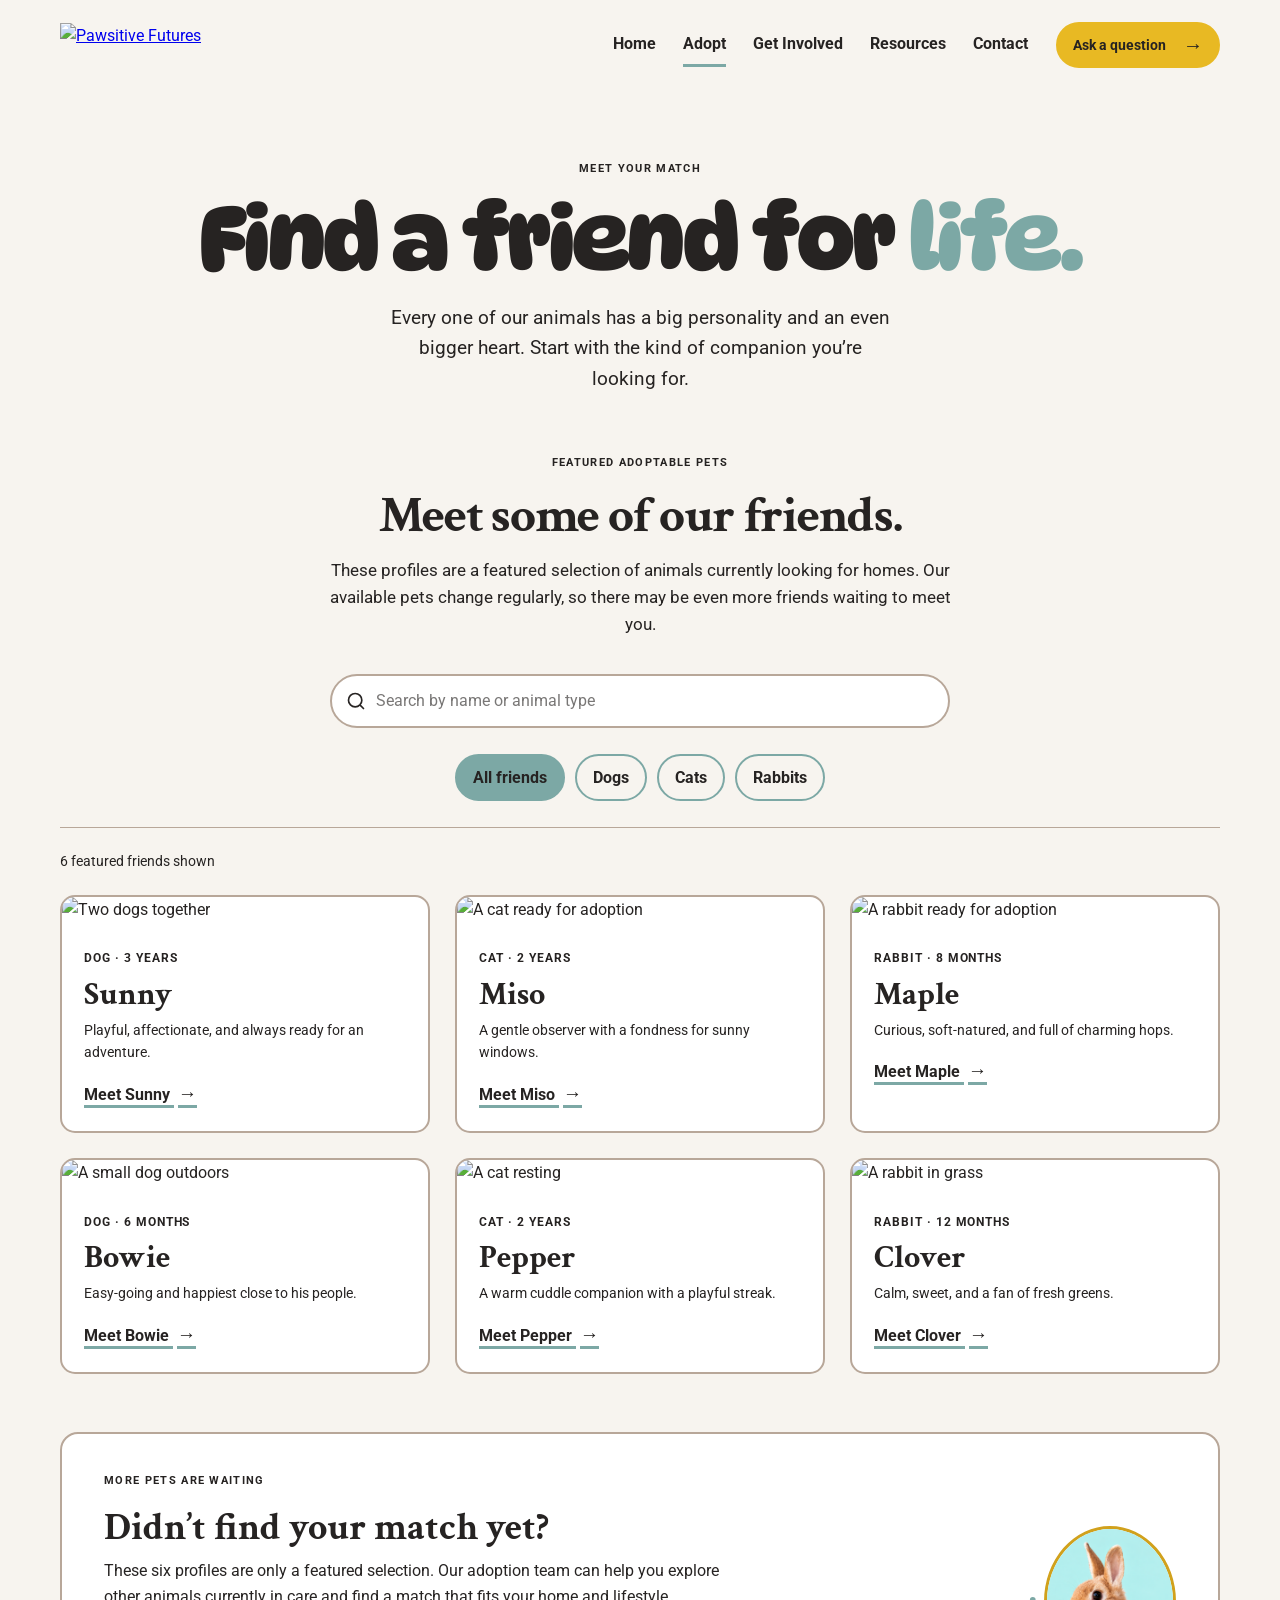
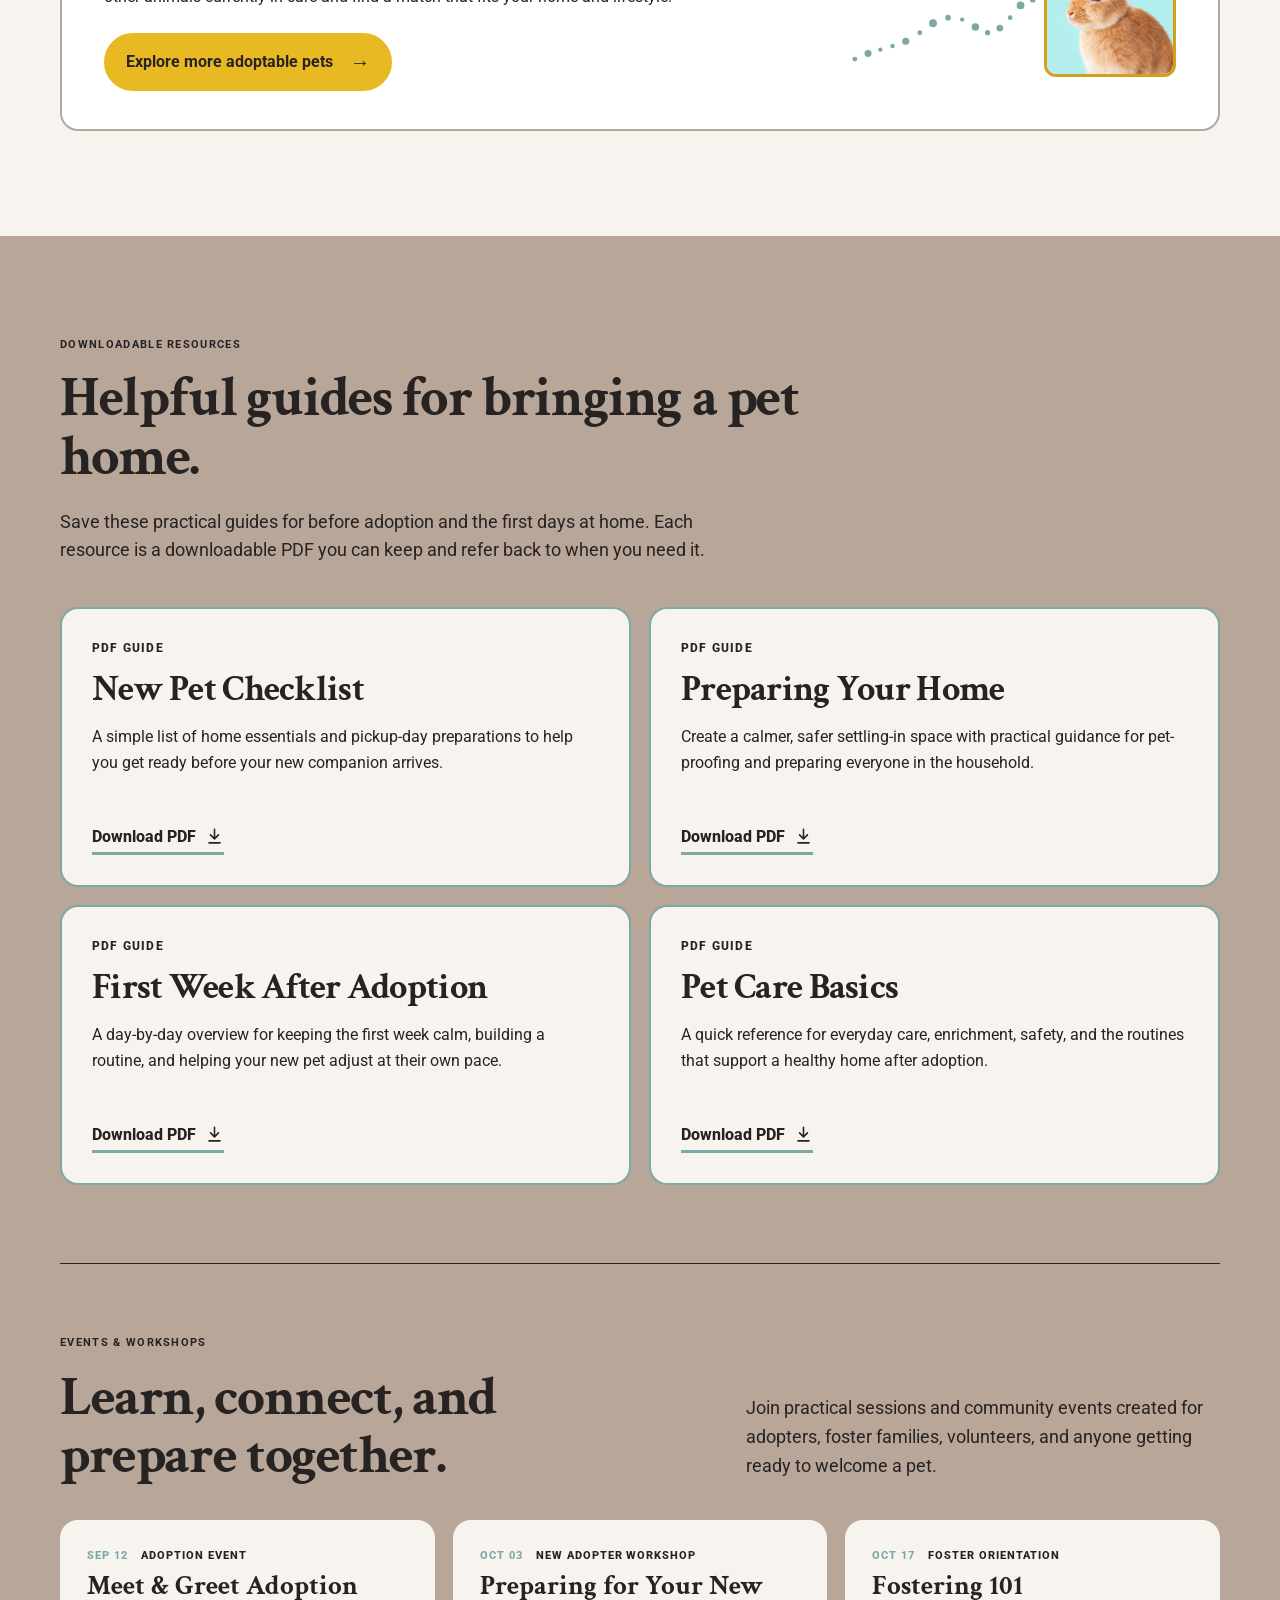
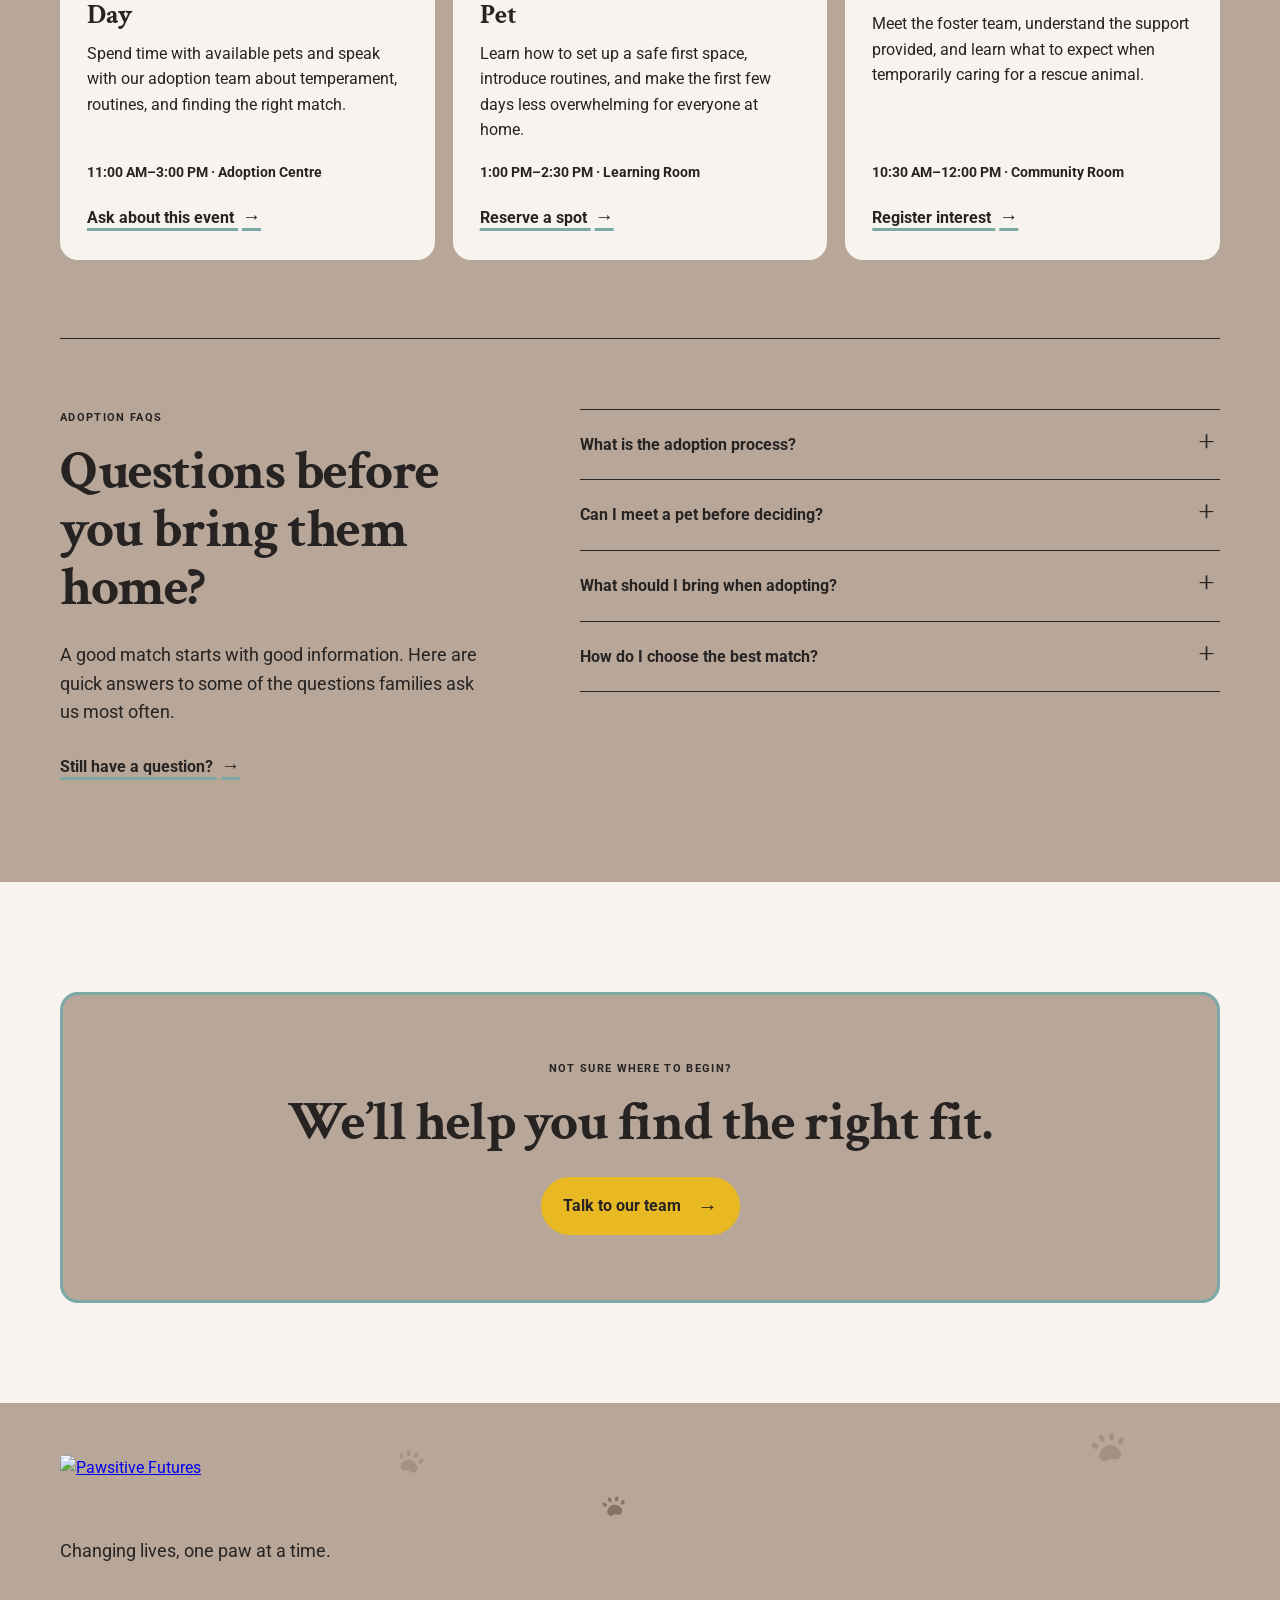
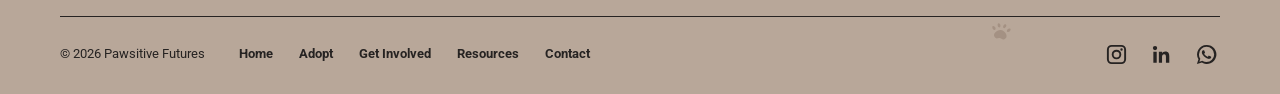
==== commit cac20a43: "dotted journey on adopt page" ====
--- a/adopt.html
+++ b/adopt.html
@@ -134,7 +134,7 @@
           No featured friends match that search yet. Try another name or animal type.
         </p>
         <div class="more-pets-callout">
-          <div>
+          <div class="more-pets-copy">
             <p class="eyebrow">More pets are waiting</p>
             <h2>Didn’t find your match yet?</h2>
             <p>
@@ -142,8 +142,24 @@
               explore other animals currently in care and find a match that fits your home and
               lifestyle.
             </p>
-          </div>
-          <a class="button" href="contact.html#contact-form">Explore more adoptable pets <span>→</span></a>
+            <a class="button" href="contact.html#contact-form">Explore more adoptable pets <span>→</span></a>
+          </div>
+          <div aria-hidden="true" class="more-pets-visual">
+            <svg class="more-pets-journey" viewbox="0 0 170 90">
+              <g fill="currentColor">
+                <circle cx="-32" cy="86" r="2.6"></circle><circle cx="-18" cy="80" r="3.7"></circle>
+                <circle cx="-5" cy="76" r="2.3"></circle><circle cx="8" cy="72" r="2.4"></circle><circle cx="22" cy="67" r="3.8"></circle>
+                <circle cx="37" cy="58" r="2.6"></circle><circle cx="51" cy="48" r="4.2"></circle>
+                <circle cx="67" cy="42" r="3"></circle><circle cx="82" cy="44" r="2.3"></circle>
+                <circle cx="96" cy="52" r="4"></circle><circle cx="109" cy="58" r="2.8"></circle>
+                <circle cx="122" cy="53" r="3.6"></circle><circle cx="133" cy="42" r="2.5"></circle>
+                <circle cx="144" cy="29" r="4.1"></circle><circle cx="157" cy="23" r="3"></circle>
+              </g>
+            </svg>
+            <div class="more-pets-window editorial-pet-crop">
+              <img alt="" src="images/editorial-clover-rabbit.png">
+            </div>
+          </div>
         </div>
       </section>
       <section class="resources-section" id="resources">
--- a/css/site.css
+++ b/css/site.css
@@ -473,10 +473,10 @@
   right: -8px;
   bottom: -116px;
   z-index: 2;
-  width: 152px;
-  height: 174px;
+  width: 140px;
+  height: 160px;
   background: var(--gold);
-  transform: rotate(5deg);
+  transform: none;
 }
 
 .help-pet-peek::before {
@@ -733,6 +733,29 @@
   padding-bottom: 100px;
 }
 
+.contact-page-intro {
+  display: grid;
+  grid-template-columns: minmax(0, 1fr) 190px;
+  gap: 70px;
+  align-items: center;
+  max-width: 1060px;
+  text-align: left;
+}
+
+.contact-page-intro .lead {
+  margin: 22px 0 0;
+}
+
+.contact-pet-window {
+  justify-self: end;
+  width: 132px;
+  height: 151px;
+}
+
+.contact-pet-window img {
+  object-position: center;
+}
+
 .contact-details {
   padding: 38px 0;
 }
@@ -1200,7 +1223,7 @@
 
 .more-pets-callout {
   display: grid;
-  grid-template-columns: minmax(0, 1fr) auto;
+  grid-template-columns: minmax(0, 1fr) 205px;
   gap: 42px;
   align-items: center;
   margin-top: 58px;
@@ -1220,8 +1243,53 @@
   margin: 0;
 }
 
-.more-pets-callout .button {
+.more-pets-copy .button {
+  margin-top: 24px;
   white-space: nowrap;
+}
+
+.more-pets-visual {
+  position: relative;
+  min-height: 192px;
+}
+
+.more-pets-window,
+.foster-pet-window,
+.contact-pet-window {
+  overflow: hidden;
+  border: 3px solid var(--accent-gold);
+  border-radius: 50% 50% 12px 12px;
+  background: var(--cambridge-blue);
+}
+
+.more-pets-window {
+  position: absolute;
+  right: 0;
+  bottom: 0;
+  width: 132px;
+  height: 151px;
+}
+
+.more-pets-window img,
+.foster-pet-window img,
+.contact-pet-window img {
+  width: 100%;
+  height: 100%;
+  object-fit: cover;
+}
+
+.more-pets-window img {
+  object-position: center;
+}
+
+.more-pets-journey {
+  position: absolute;
+  bottom: 14px;
+  left: -86px;
+  width: 160px;
+  height: 85px;
+  overflow: visible;
+  color: var(--cambridge-blue);
 }
 
 /* Pet search and resource additions */
@@ -1859,8 +1927,8 @@
   .help-pet-peek {
     right: -4px;
     bottom: -102px;
-    width: 130px;
-    height: 150px;
+    width: 120px;
+    height: 137px;
   }
   .more-pets-callout {
     grid-template-columns: 1fr;
@@ -2155,6 +2223,7 @@
 }
 
 .process-list {
+  position: relative;
   margin: 0;
   padding: 0;
   border-top: 1px solid var(--charcoal);
@@ -2170,7 +2239,20 @@
 }
 
 .process-list li > span {
+  position: relative;
+  z-index: 1;
   font-weight: 800;
+}
+
+.process-journey {
+  position: absolute;
+  top: 0;
+  left: 0;
+  z-index: 0;
+  width: 70px;
+  height: 500px;
+  overflow: visible;
+  color: var(--ivory);
 }
 
 .process-list h3 {
@@ -2217,9 +2299,18 @@
 
 .foster-grid {
   display: grid;
-  grid-template-columns: 0.9fr 1.1fr;
-  gap: 9%;
+  grid-template-columns: minmax(0, 0.8fr) 175px minmax(0, 1.05fr);
+  gap: 6%;
   align-items: start;
+}
+
+.foster-pet-window {
+  width: 152px;
+  height: 174px;
+}
+
+.foster-pet-window img {
+  object-position: center;
 }
 
 .foster-copy > p:not(.eyebrow) {
@@ -2347,6 +2438,11 @@
   .involve-events-card {
     grid-template-columns: 1fr;
   }
+  .foster-pet-window {
+    order: -1;
+    width: 140px;
+    height: 160px;
+  }
   .involve-hero {
     gap: 42px;
     padding: 45px 0 80px;
@@ -2419,7 +2515,11 @@
     padding: 24px 20px;
   }
   .process-list li {
-    grid-template-columns: 46px 1fr;
+    grid-template-columns: 70px 1fr;
+  }
+  .process-journey {
+    left: 0;
+    width: 70px;
   }
   .fit-card,
   .involve-events-card {
@@ -2680,6 +2780,38 @@
   .contact-grid {
     row-gap: 48px;
   }
+
+  .contact-page-intro {
+    grid-template-columns: 1fr;
+    gap: 28px;
+    text-align: center;
+  }
+
+  .contact-page-intro .lead {
+    margin-right: auto;
+    margin-left: auto;
+  }
+
+  .contact-pet-window {
+    justify-self: center;
+  }
+
+  .more-pets-callout {
+    grid-template-columns: 1fr;
+  }
+
+  .more-pets-visual {
+    min-height: 180px;
+  }
+
+  .more-pets-journey {
+    left: 6px;
+  }
+
+  .foster-pet-window {
+    width: 130px;
+    height: 149px;
+  }
 }
 
 @media (max-width: 530px) {
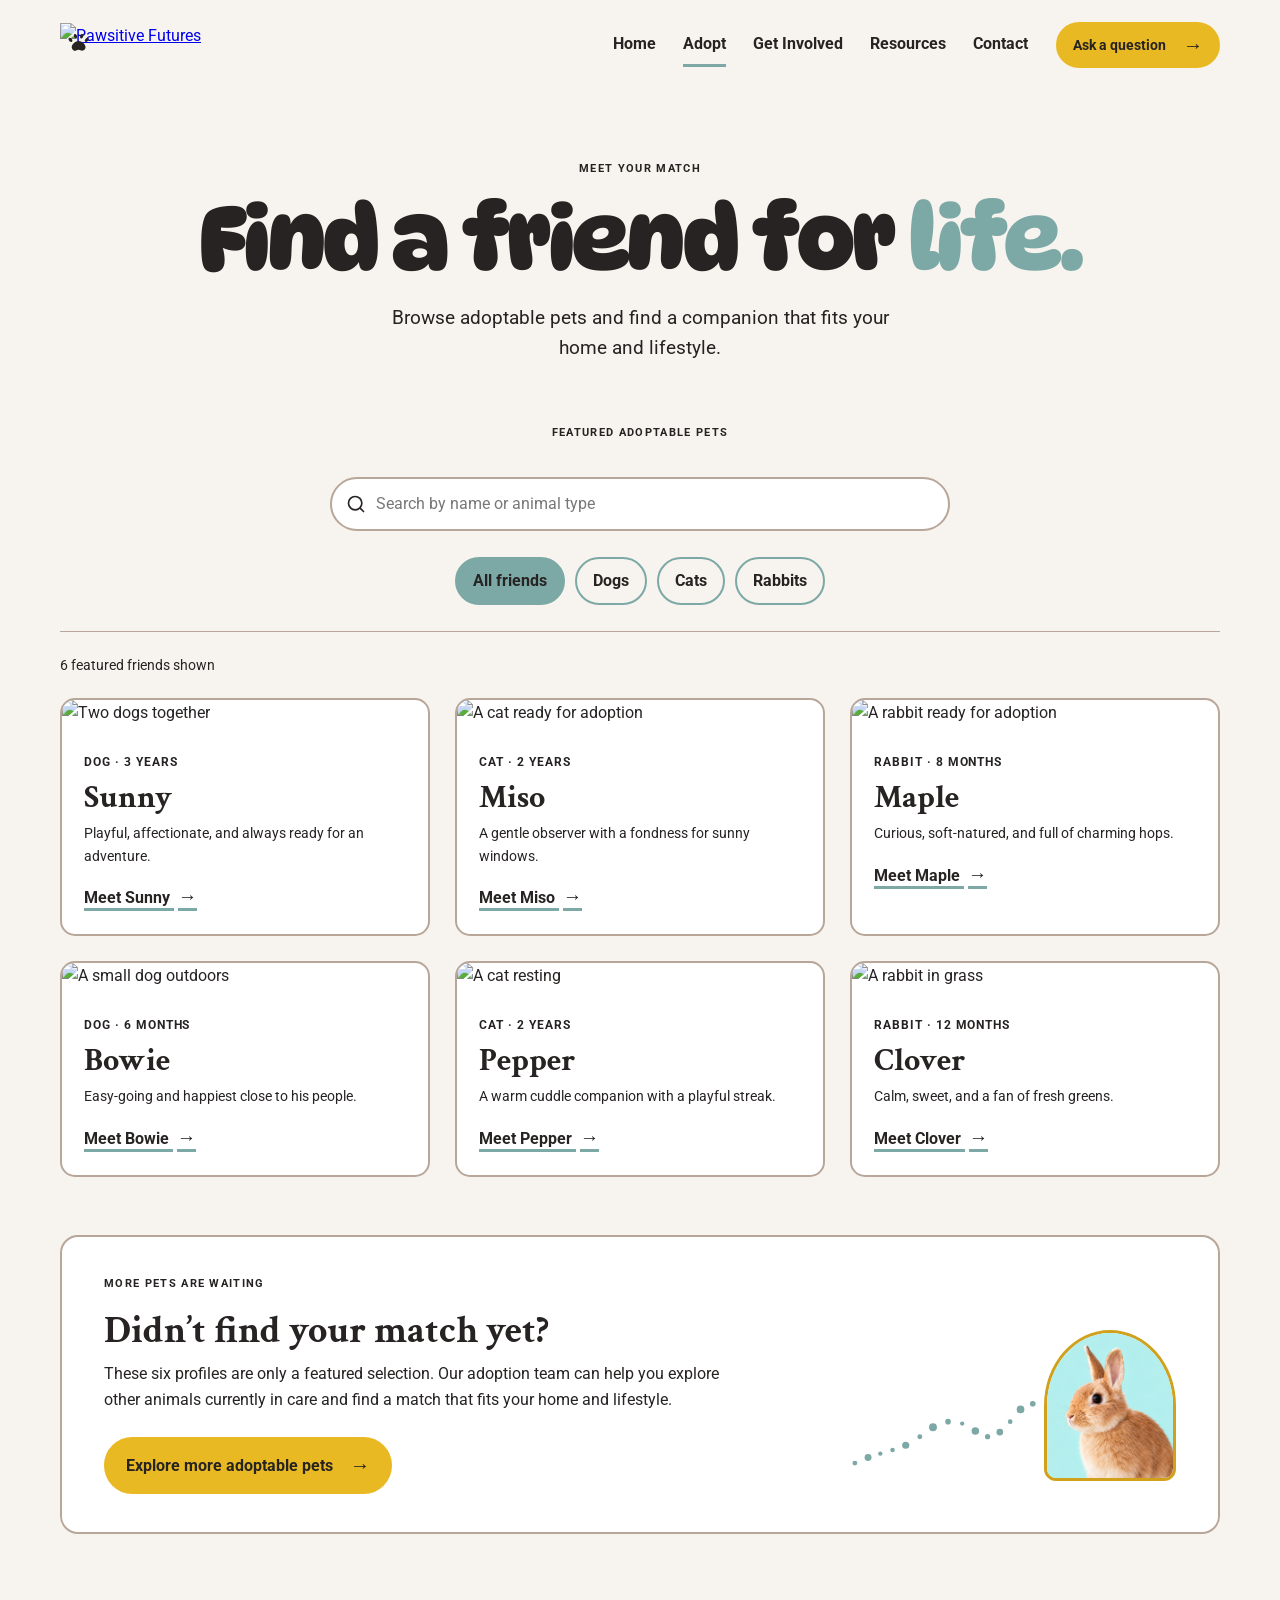
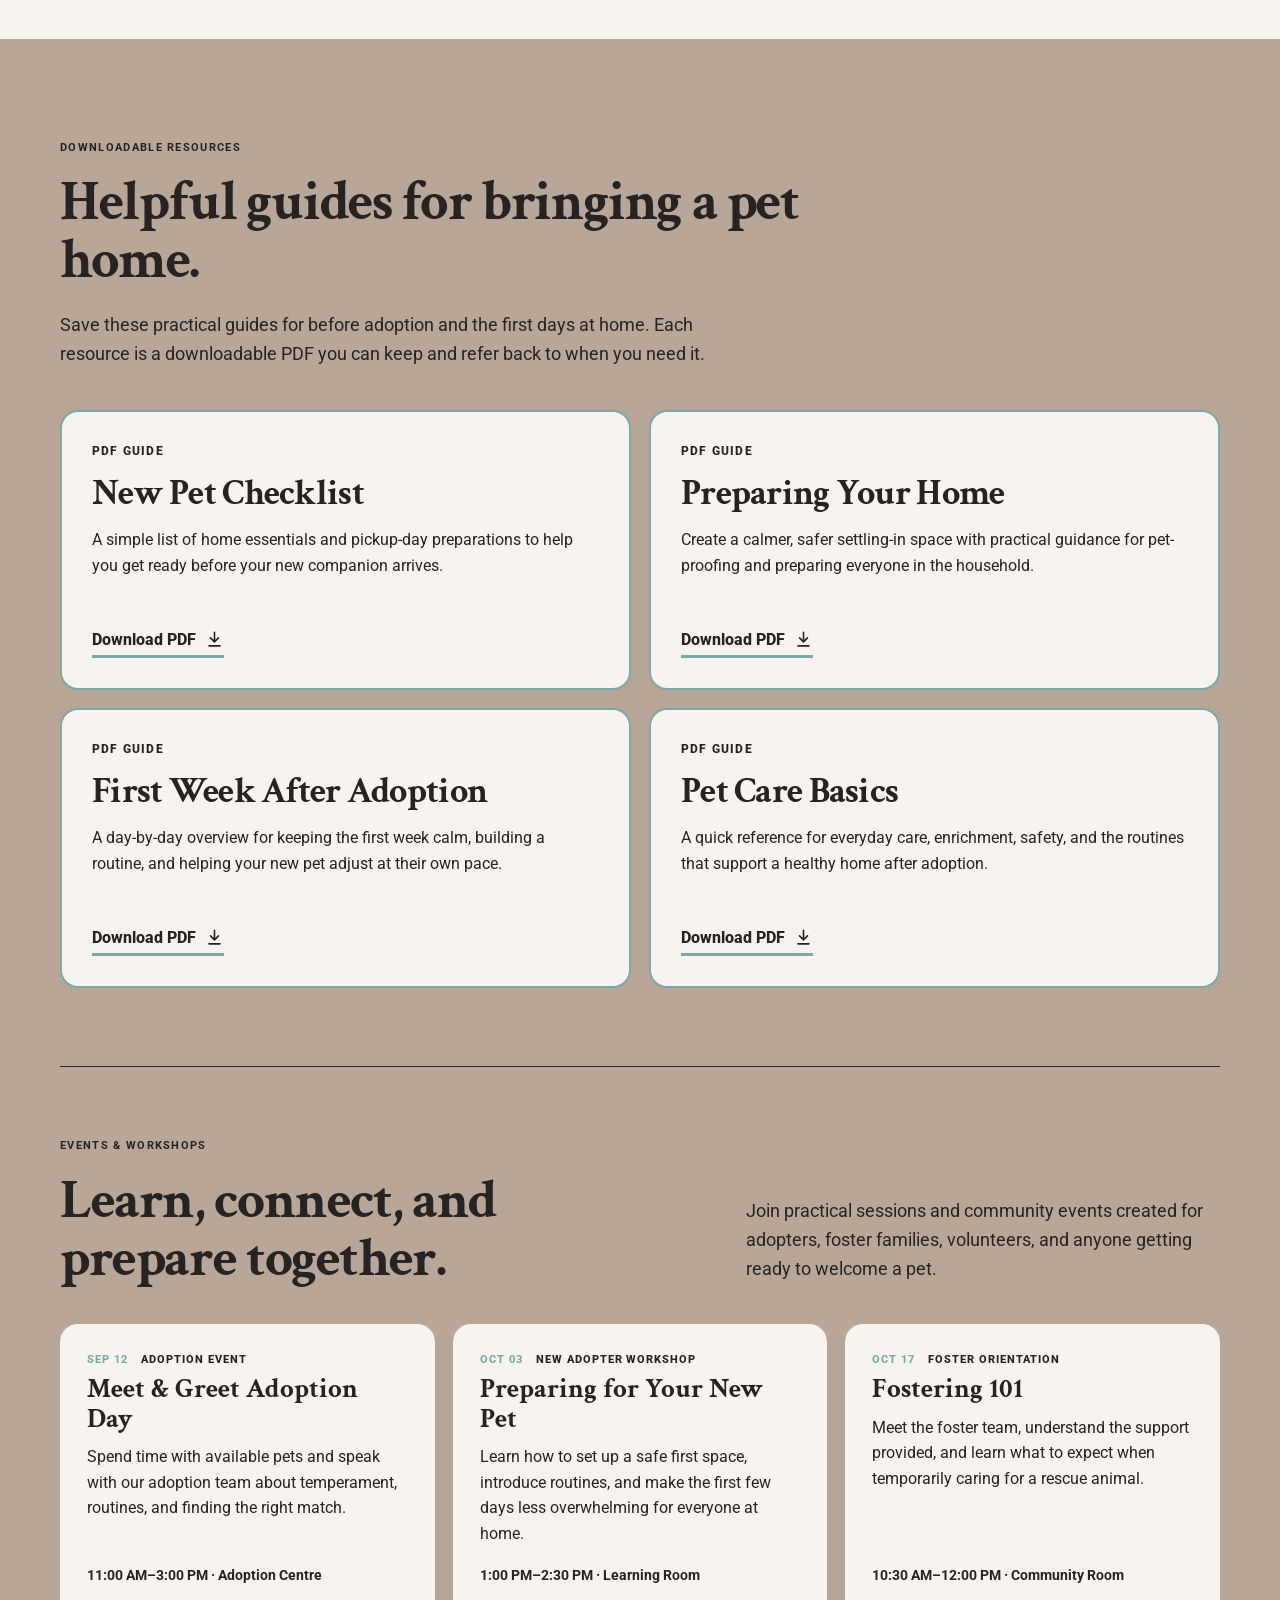
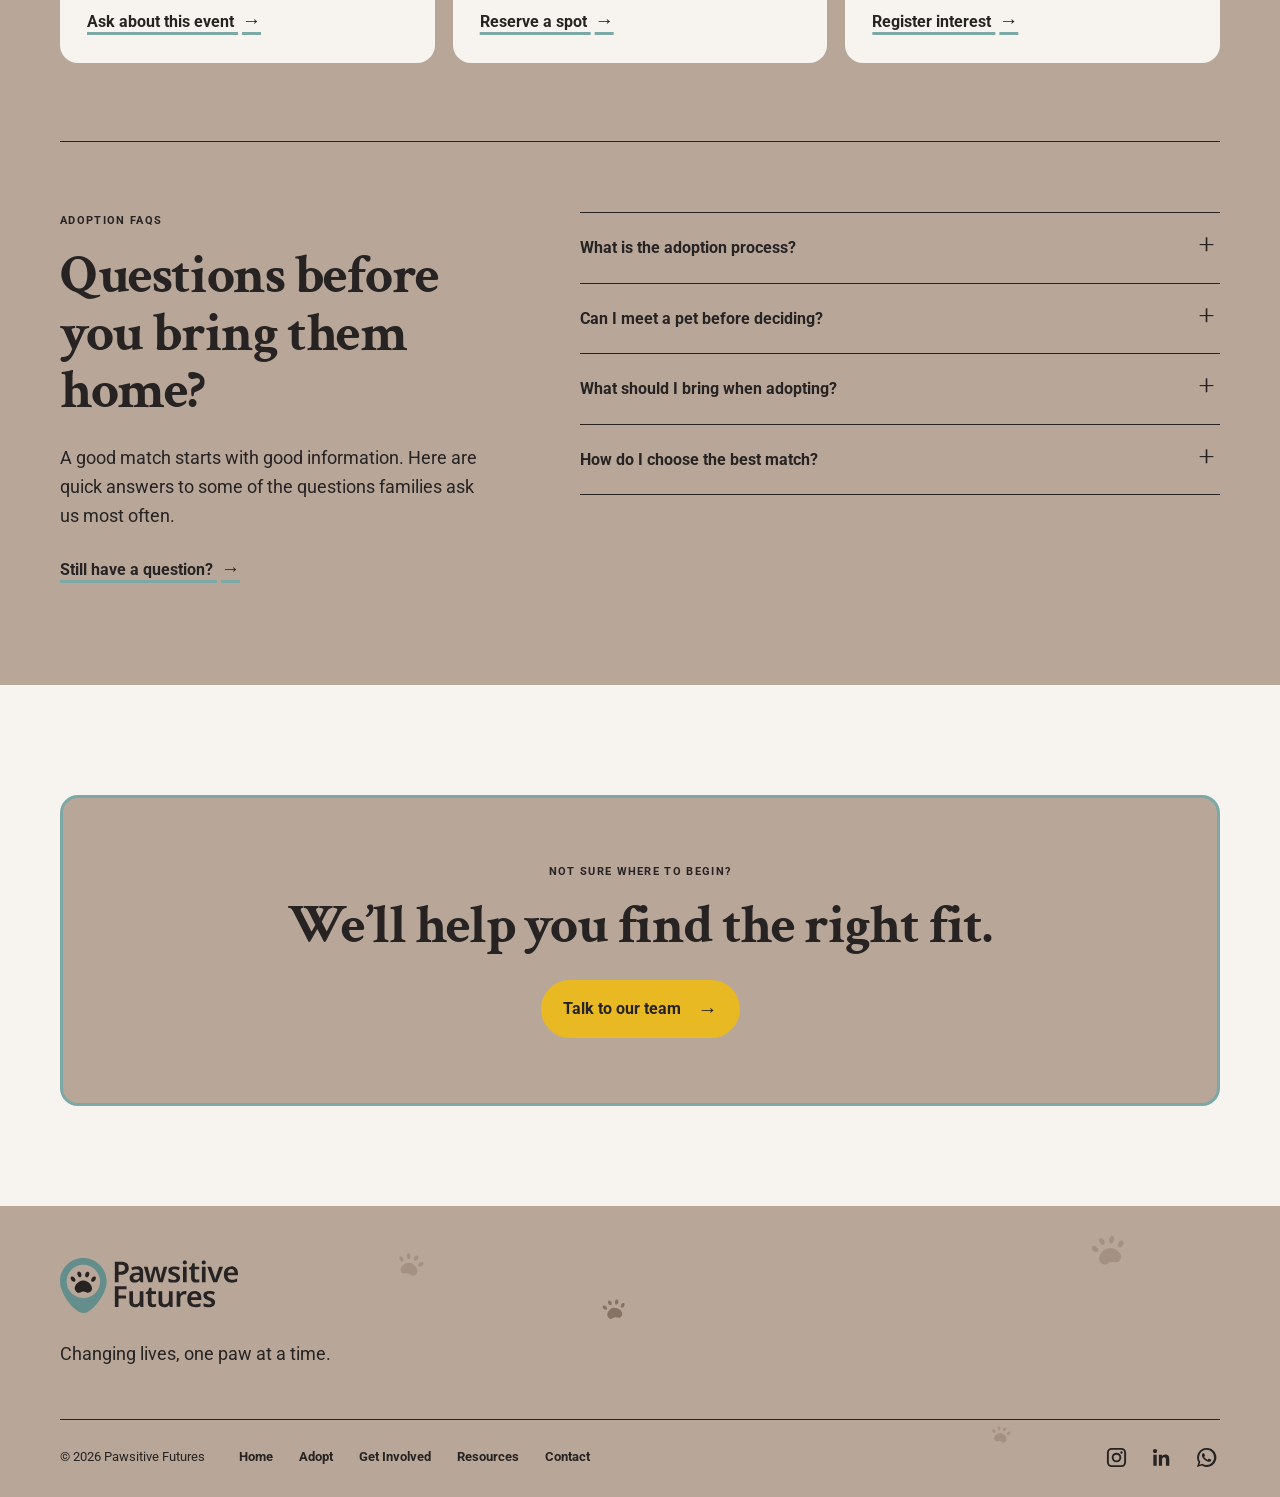
==== commit 5a6181fe: "crop images added on other pages" ====
--- a/adopt.html
+++ b/adopt.html
@@ -37,22 +37,11 @@
       <section class="page-intro shell">
         <p class="eyebrow">Meet your match</p>
         <h1>Find a friend for <em>life.</em></h1>
-        <p class="lead desktop-copy">
-          Every one of our animals has a big personality and an even bigger heart. Start with the
-          kind of companion you’re looking for.
-        </p>
-        <p class="lead mobile-copy">Find the companion that feels right.</p>
+        <p class="lead">Browse adoptable pets and find a companion that fits your home and lifestyle.</p>
       </section>
       <section class="shell adopt-area">
         <div class="featured-pets-heading">
           <p class="eyebrow">Featured adoptable pets</p>
-          <h2 class="desktop-copy">Meet some of our friends.</h2>
-          <h2 class="mobile-copy">Some of our friends.</h2>
-          <p class="desktop-copy">
-            These profiles are a featured selection of animals currently looking for homes. Our
-            available pets change regularly, so there may be even more friends waiting to meet you.
-          </p>
-          <p class="mobile-copy">Pets currently looking for homes.</p>
         </div>
         <form aria-label="Search featured adoptable animals" class="pet-search" data-pet-search-form="" role="search">
           <label class="sr-only" for="pet-search">Search adoptable animals</label>
@@ -75,58 +64,58 @@
           <span data-result-label="">featured friends shown</span>
         </p>
         <div class="pet-grid">
-          <article class="pet-card" data-type="dog">
+          <article aria-haspopup="dialog" aria-label="View Sunny's adoption profile" class="pet-card" data-pet="Sunny" data-type="dog" role="button" tabindex="0">
             <img alt="Two dogs together" src="images/adopt-sunny-dog.jpg.png">
             <div>
               <span class="pet-type">Dog · 3 years</span>
               <h2>Sunny</h2>
               <p>Playful, affectionate, and always ready for an adventure.</p>
-              <button class="text-link pet-button" data-pet="Sunny">Meet Sunny <span>→</span></button>
-            </div>
-          </article>
-          <article class="pet-card" data-type="cat">
+              <span class="text-link pet-button">Meet Sunny <span>→</span></span>
+            </div>
+          </article>
+          <article aria-haspopup="dialog" aria-label="View Miso's adoption profile" class="pet-card" data-pet="Miso" data-type="cat" role="button" tabindex="0">
             <img alt="A cat ready for adoption" src="images/adopt-miso-cat.jpg.png">
             <div>
               <span class="pet-type">Cat · 2 years</span>
               <h2>Miso</h2>
               <p>A gentle observer with a fondness for sunny windows.</p>
-              <button class="text-link pet-button" data-pet="Miso">Meet Miso <span>→</span></button>
-            </div>
-          </article>
-          <article class="pet-card" data-type="rabbit">
+              <span class="text-link pet-button">Meet Miso <span>→</span></span>
+            </div>
+          </article>
+          <article aria-haspopup="dialog" aria-label="View Maple's adoption profile" class="pet-card" data-pet="Maple" data-type="rabbit" role="button" tabindex="0">
             <img alt="A rabbit ready for adoption" src="images/adopt-maple-rabbit.jpg.png">
             <div>
               <span class="pet-type">Rabbit · 8 months</span>
               <h2>Maple</h2>
               <p>Curious, soft-natured, and full of charming hops.</p>
-              <button class="text-link pet-button" data-pet="Maple">Meet Maple <span>→</span></button>
-            </div>
-          </article>
-          <article class="pet-card" data-type="dog">
+              <span class="text-link pet-button">Meet Maple <span>→</span></span>
+            </div>
+          </article>
+          <article aria-haspopup="dialog" aria-label="View Bowie's adoption profile" class="pet-card" data-pet="Bowie" data-type="dog" role="button" tabindex="0">
             <img alt="A small dog outdoors" src="images/adopt-bowie-dog.jpg.png">
             <div>
               <span class="pet-type">Dog · 6 months</span>
               <h2>Bowie</h2>
               <p>Easy-going and happiest close to his people.</p>
-              <button class="text-link pet-button" data-pet="Bowie">Meet Bowie <span>→</span></button>
-            </div>
-          </article>
-          <article class="pet-card" data-type="cat">
+              <span class="text-link pet-button">Meet Bowie <span>→</span></span>
+            </div>
+          </article>
+          <article aria-haspopup="dialog" aria-label="View Pepper's adoption profile" class="pet-card" data-pet="Pepper" data-type="cat" role="button" tabindex="0">
             <img alt="A cat resting" src="images/adopt-pepper-cat.jpg.jpg">
             <div>
               <span class="pet-type">Cat · 2 years</span>
               <h2>Pepper</h2>
               <p>A warm cuddle companion with a playful streak.</p>
-              <button class="text-link pet-button" data-pet="Pepper">Meet Pepper <span>→</span></button>
-            </div>
-          </article>
-          <article class="pet-card" data-type="rabbit">
+              <span class="text-link pet-button">Meet Pepper <span>→</span></span>
+            </div>
+          </article>
+          <article aria-haspopup="dialog" aria-label="View Clover's adoption profile" class="pet-card" data-pet="Clover" data-type="rabbit" role="button" tabindex="0">
             <img alt="A rabbit in grass" src="images/adopt-clover-rabbit.jpg.png">
             <div>
               <span class="pet-type">Rabbit · 12 months</span>
               <h2>Clover</h2>
               <p>Calm, sweet, and a fan of fresh greens.</p>
-              <button class="text-link pet-button" data-pet="Clover">Meet Clover <span>→</span></button>
+              <span class="text-link pet-button">Meet Clover <span>→</span></span>
             </div>
           </article>
         </div>
@@ -146,7 +135,7 @@
           </div>
           <div aria-hidden="true" class="more-pets-visual">
             <svg class="more-pets-journey" viewbox="0 0 170 90">
-              <g fill="currentColor">
+              <g class="journey-desktop" fill="currentColor">
                 <circle cx="-32" cy="86" r="2.6"></circle><circle cx="-18" cy="80" r="3.7"></circle>
                 <circle cx="-5" cy="76" r="2.3"></circle><circle cx="8" cy="72" r="2.4"></circle><circle cx="22" cy="67" r="3.8"></circle>
                 <circle cx="37" cy="58" r="2.6"></circle><circle cx="51" cy="48" r="4.2"></circle>
@@ -154,6 +143,13 @@
                 <circle cx="96" cy="52" r="4"></circle><circle cx="109" cy="58" r="2.8"></circle>
                 <circle cx="122" cy="53" r="3.6"></circle><circle cx="133" cy="42" r="2.5"></circle>
                 <circle cx="144" cy="29" r="4.1"></circle><circle cx="157" cy="23" r="3"></circle>
+              </g>
+              <g class="journey-mobile" fill="currentColor">
+                <circle cx="10" cy="57" r="2.4"></circle><circle cx="23" cy="50" r="3.8"></circle>
+                <circle cx="37" cy="42" r="2.5"></circle><circle cx="51" cy="36" r="4"></circle>
+                <circle cx="65" cy="38" r="2.8"></circle><circle cx="78" cy="45" r="3.5"></circle>
+                <circle cx="91" cy="42" r="2.4"></circle><circle cx="104" cy="32" r="4"></circle>
+                <circle cx="118" cy="23" r="2.7"></circle><circle cx="132" cy="18" r="3.5"></circle>
               </g>
             </svg>
             <div class="more-pets-window editorial-pet-crop">
@@ -328,9 +324,9 @@
     </main>
     <div aria-hidden="true" aria-labelledby="modal-title" aria-modal="true" class="modal pet-profile-modal" id="pet-modal" role="dialog">
       <div class="modal-card pet-profile-card">
-        <button aria-label="Close" class="modal-close">×</button>
         <div class="pet-profile-layout">
           <figure class="pet-profile-image">
+            <button aria-label="Close" class="modal-close">×</button>
             <img alt="" data-profile-image="">
             <figcaption data-profile-type=""></figcaption>
           </figure>
--- a/css/site.css
+++ b/css/site.css
@@ -101,6 +101,26 @@
   animation: logo-wave 2.8s ease-in-out infinite;
 }
 
+/* Reuse the charcoal paw mark over the pin so it remains legible on every surface. */
+.brand-logo-secondary {
+  display: block;
+  z-index: 3;
+}
+
+.footer-brand .brand-logo-secondary {
+  z-index: 3;
+}
+
+/* The taupe footer needs a deeper teal than the ivory header to preserve contrast. */
+.footer-brand .brand-logo-primary {
+  content: url("../images/logo-pawsitive-futures-footer.svg");
+}
+
+/* Swap to the purpose-built blue-pin/ivory-wordmark artwork on charcoal surfaces. */
+.brand--dark .brand-logo-primary {
+  content: url("../images/logo-pawsitive-futures-dark.svg");
+}
+
 @keyframes logo-wave {
   0%,
   100% {
@@ -468,10 +488,10 @@
   font-size: 20px;
 }
 
-.help-pet-peek {
+.closing-pet-peek {
   position: absolute;
-  right: -8px;
-  bottom: -116px;
+  right: 48px;
+  bottom: -24px;
   z-index: 2;
   width: 140px;
   height: 160px;
@@ -479,11 +499,11 @@
   transform: none;
 }
 
-.help-pet-peek::before {
+.closing-pet-peek::before {
   content: none;
 }
 
-.help-pet-peek img {
+.closing-pet-peek img {
   width: 100%;
   height: 100%;
   border-radius: 0;
@@ -492,6 +512,8 @@
 }
 
 .closing {
+  position: relative;
+  overflow: hidden;
   padding: 120px 0;
   text-align: center;
 }
@@ -672,6 +694,7 @@
   transition:
     transform 0.2s,
     box-shadow 0.2s;
+  cursor: pointer;
 }
 
 .pet-card:hover {
@@ -731,6 +754,16 @@
   grid-template-columns: 0.74fr 1.26fr;
   gap: 70px;
   padding-bottom: 100px;
+}
+
+.pet-card:focus-visible {
+  outline: 3px solid var(--cambridge-blue);
+  outline-offset: 4px;
+}
+
+.pet-card:hover .pet-button,
+.pet-card:focus-visible .pet-button {
+  text-decoration-color: var(--gold);
 }
 
 .contact-page-intro {
@@ -892,9 +925,13 @@
 
 .pet-profile-image figcaption {
   position: absolute;
-  top: 24px;
-  left: 24px;
-  padding: 8px 11px;
+  top: 18px;
+  left: 18px;
+  display: flex;
+  box-sizing: border-box;
+  height: 38px;
+  align-items: center;
+  padding: 0 12px;
   border-radius: 99px;
   background: var(--ivory);
   color: var(--charcoal);
@@ -982,12 +1019,18 @@
 }
 
 .pet-profile-card .modal-close {
-  z-index: 1;
+  top: 18px;
+  right: 18px;
+  z-index: 2;
+  display: flex;
   width: 38px;
   height: 38px;
+  align-items: center;
+  justify-content: center;
+  padding: 0;
   border-radius: 50%;
   background: var(--ivory);
-  line-height: 1;
+  font-size: 27px;
 }
 
 body.modal-open {
@@ -1037,10 +1080,13 @@
   }
 
   .pet-profile-card .modal-close {
-    position: sticky;
-    top: 12px;
-    float: right;
-    margin: 12px 12px -50px 0;
+    top: 14px;
+    right: 14px;
+  }
+
+  .pet-profile-image figcaption {
+    top: 14px;
+    left: 14px;
   }
 
   .pet-profile-details {
@@ -1208,19 +1254,6 @@
   text-align: center;
 }
 
-.featured-pets-heading h2 {
-  margin: 0 0 14px;
-  font: 700 clamp(2.1rem, 4vw, 3.7rem) / 1.05 var(--serif);
-  letter-spacing: -0.025em;
-}
-
-.featured-pets-heading > p:not(.eyebrow) {
-  max-width: 650px;
-  margin: 0 auto;
-  color: var(--charcoal);
-  font-size: 17px;
-}
-
 .more-pets-callout {
   display: grid;
   grid-template-columns: minmax(0, 1fr) 205px;
@@ -1290,6 +1323,10 @@
   height: 85px;
   overflow: visible;
   color: var(--cambridge-blue);
+}
+
+.journey-mobile {
+  display: none;
 }
 
 /* Pet search and resource additions */
@@ -1924,9 +1961,9 @@
   .success-journey {
     display: none;
   }
-  .help-pet-peek {
-    right: -4px;
-    bottom: -102px;
+  .closing-pet-peek {
+    right: 32px;
+    bottom: -20px;
     width: 120px;
     height: 137px;
   }
@@ -1971,7 +2008,7 @@
     grid-template-columns: 1fr 1fr;
   }
   .stats-pet-crop,
-  .help-pet-peek,
+  .closing-pet-peek,
   .success-journey,
   .event-card:first-child .event-pet-crop {
     display: none;
@@ -2255,6 +2292,10 @@
   color: var(--ivory);
 }
 
+.process-journey-mobile {
+  display: none;
+}
+
 .process-list h3 {
   margin: 0 0 5px;
   font: 700 1.55rem/1.12 var(--serif);
@@ -2521,6 +2562,20 @@
     left: 0;
     width: 70px;
   }
+  .process-journey-mobile {
+    position: absolute;
+    top: 0;
+    left: 0;
+    z-index: 0;
+    display: block;
+    width: 70px;
+    height: 600px;
+    color: var(--ivory);
+    overflow: visible;
+  }
+  .process-journey {
+    display: none;
+  }
   .fit-card,
   .involve-events-card {
     padding: 28px 22px;
@@ -2695,6 +2750,24 @@
 }
 
 @media (min-width: 531px) and (max-width: 960px) {
+  .page-intro {
+    padding: 60px 0 44px;
+  }
+
+  .page-intro .lead {
+    max-width: 620px;
+  }
+
+  .featured-pets-heading {
+    margin-bottom: 24px;
+  }
+
+  .pet-search {
+    width: 100%;
+    max-width: 720px;
+    margin-bottom: 20px;
+  }
+
   .feature-shell {
     padding-bottom: 150px;
   }
@@ -2798,6 +2871,7 @@
 
   .more-pets-callout {
     grid-template-columns: 1fr;
+    overflow: hidden;
   }
 
   .more-pets-visual {
@@ -2805,7 +2879,20 @@
   }
 
   .more-pets-journey {
-    left: 6px;
+    bottom: 16px;
+    right: 112px;
+    left: auto;
+    width: 145px;
+    height: 60px;
+    overflow: hidden;
+  }
+
+  .journey-desktop {
+    display: none;
+  }
+
+  .journey-mobile {
+    display: block;
   }
 
   .foster-pet-window {
